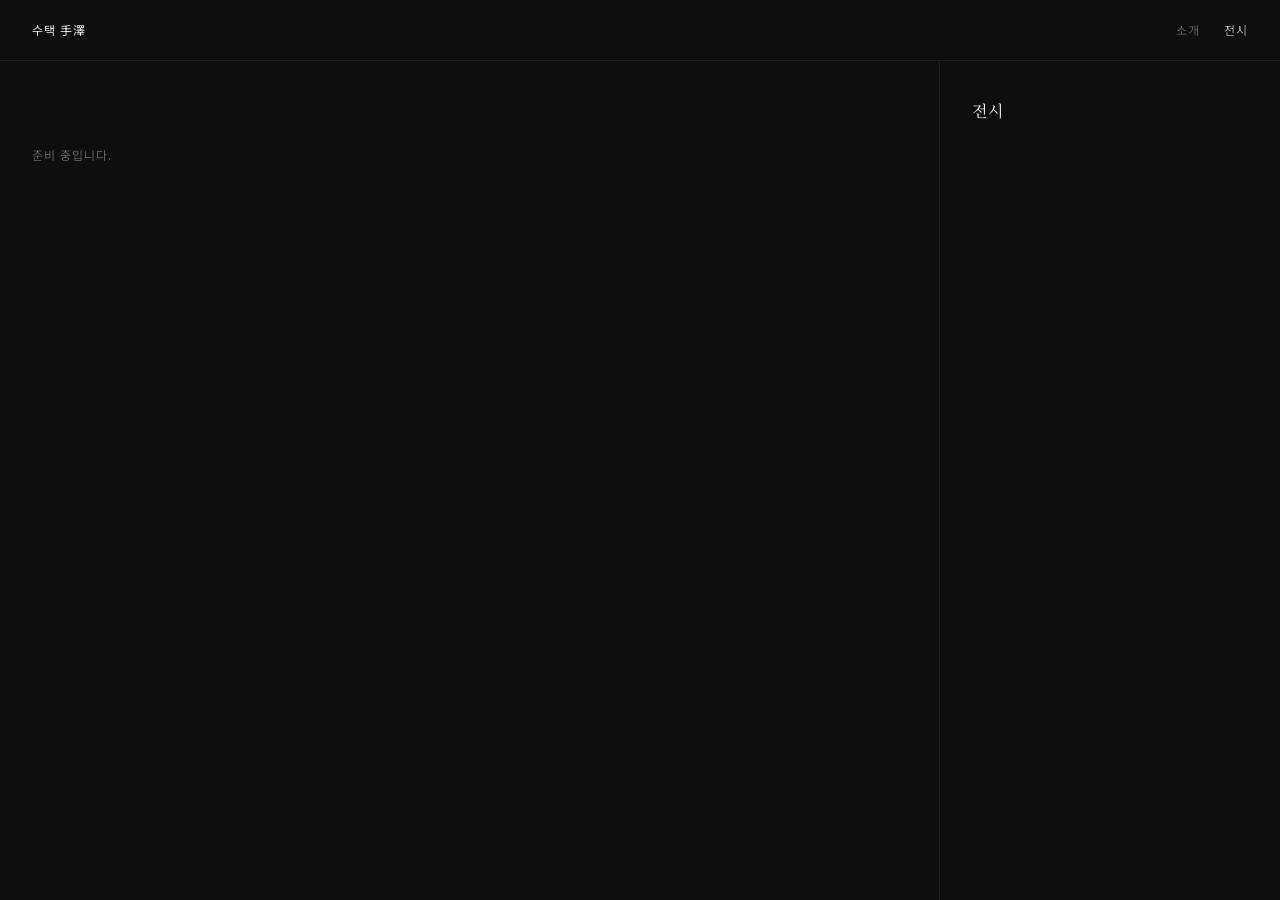
==== exhibition.html @ 69de796d "Add files via upload" ====
<!DOCTYPE html>
<html lang="ko">
<head>
  <meta charset="UTF-8" />
  <meta name="viewport" content="width=device-width, initial-scale=1.0" />
  <title>전시 — 수택 手澤</title>
  <link rel="preconnect" href="https://fonts.googleapis.com" />
  <link rel="preconnect" href="https://fonts.gstatic.com" crossorigin />
  <link href="https://fonts.googleapis.com/css2?family=Noto+Sans+KR:wght@300;400&family=Noto+Serif+KR:wght@300;400&display=swap" rel="stylesheet" />
  <link rel="stylesheet" href="style.css" />
</head>
<body>

  <nav class="site-nav">
    <span class="brand">수택 手澤</span>
    <div class="pages">
      <a href="index.html">소개</a>
      <a href="exhibition.html" class="active">전시</a>
    </div>
  </nav>

  <div class="layout">
    <div class="col-images">
      <div class="empty-state">준비 중입니다.</div>
    </div>
    <div class="col-text">
      <div class="text-title">
        <h1>전시</h1>
      </div>
    </div>
  </div>

</body>
</html>
---- style.css ----
/* ─── reset ─────────────────────────────────────── */
*, *::before, *::after { box-sizing: border-box; margin: 0; padding: 0; }

/* ─── tokens ─────────────────────────────────────── */
:root {
  --bg: #0e0e0e;
  --fg: #f0ede8;
  --fg-dim: #888;
  --font-sans: 'Noto Sans KR', sans-serif;
  --font-serif: 'Noto Serif KR', serif;
}

/* ─── base ───────────────────────────────────────── */
html { font-size: 16px; }

body {
  background: var(--bg);
  color: var(--fg);
  font-family: var(--font-sans);
  font-weight: 300;
  line-height: 1.7;
  min-height: 100vh;
}

a {
  color: inherit;
  text-decoration: none;
}

/* ─── top nav ─────────────────────────────────────── */
.site-nav {
  position: fixed;
  top: 0; left: 0; right: 0;
  z-index: 100;
  display: flex;
  align-items: baseline;
  justify-content: space-between;
  padding: 1.25rem 2rem;
  background: var(--bg);
  border-bottom: 1px solid #1e1e1e;
  font-size: 0.75rem;
  letter-spacing: 0.08em;
}

.site-nav .brand {
  font-weight: 400;
}

.site-nav .pages {
  display: flex;
  gap: 1.5rem;
}

.site-nav a {
  color: var(--fg-dim);
  transition: color 0.2s;
}

.site-nav a:hover,
.site-nav a.active {
  color: var(--fg);
}

/* ─── layout ──────────────────────────────────────── */
.layout {
  display: grid;
  grid-template-columns: 1fr 340px;
  min-height: 100vh;
  padding-top: 49px; /* nav height */
}

/* ─── image column (left) ─────────────────────────── */
.col-images {
  border-right: 1px solid #1e1e1e;
}

.img-block {
  width: 100%;
  aspect-ratio: 4/3;
  background: #181818;
  overflow: hidden;
  border-bottom: 1px solid #1e1e1e;
  display: flex;
  align-items: center;
  justify-content: center;
}

.img-block img {
  width: 100%;
  height: 100%;
  object-fit: cover;
  display: block;
}

/* placeholder when no image */
.img-block.placeholder {
  color: #333;
  font-size: 0.7rem;
  letter-spacing: 0.1em;
}

/* ─── text column (right, sticky) ────────────────── */
.col-text {
  position: sticky;
  top: 49px;
  height: calc(100vh - 49px);
  overflow-y: auto;
  padding: 3rem 2rem;
  display: flex;
  flex-direction: column;
  gap: 2.5rem;
}

/* title block */
.text-title h1 {
  font-family: var(--font-serif);
  font-size: 1rem;
  font-weight: 400;
  letter-spacing: 0.04em;
  margin-bottom: 0.25rem;
}

.text-title .hanja {
  font-size: 0.75rem;
  color: var(--fg-dim);
  letter-spacing: 0.1em;
}

/* body text */
.text-body {
  font-size: 0.8rem;
  line-height: 1.9;
  color: #c8c4be;
}

.text-body p + p {
  margin-top: 1.25rem;
}

/* volumes */
.text-volumes {
  display: flex;
  flex-direction: column;
  gap: 1.25rem;
}

.vol-item {
  display: grid;
  grid-template-columns: 1.5rem 1fr;
  gap: 0.75rem;
  font-size: 0.75rem;
  line-height: 1.8;
  color: #c8c4be;
}

.vol-num {
  color: var(--fg-dim);
  font-family: var(--font-serif);
  padding-top: 0.05rem;
}

/* closing line */
.text-closing {
  font-family: var(--font-serif);
  font-size: 0.8rem;
  color: var(--fg-dim);
  line-height: 1.8;
  padding-top: 1rem;
  border-top: 1px solid #1e1e1e;
}

/* ─── exhibition placeholder ─────────────────────── */
.empty-state {
  padding: 6rem 2rem;
  color: var(--fg-dim);
  font-size: 0.75rem;
  letter-spacing: 0.08em;
}

/* ─── responsive ──────────────────────────────────── */
@media (max-width: 768px) {
  .layout {
    grid-template-columns: 1fr;
  }

  .col-text {
    position: static;
    height: auto;
    padding: 2rem 1.5rem 3rem;
    border-top: 1px solid #1e1e1e;
  }

  .site-nav {
    padding: 1rem 1.5rem;
  }
}
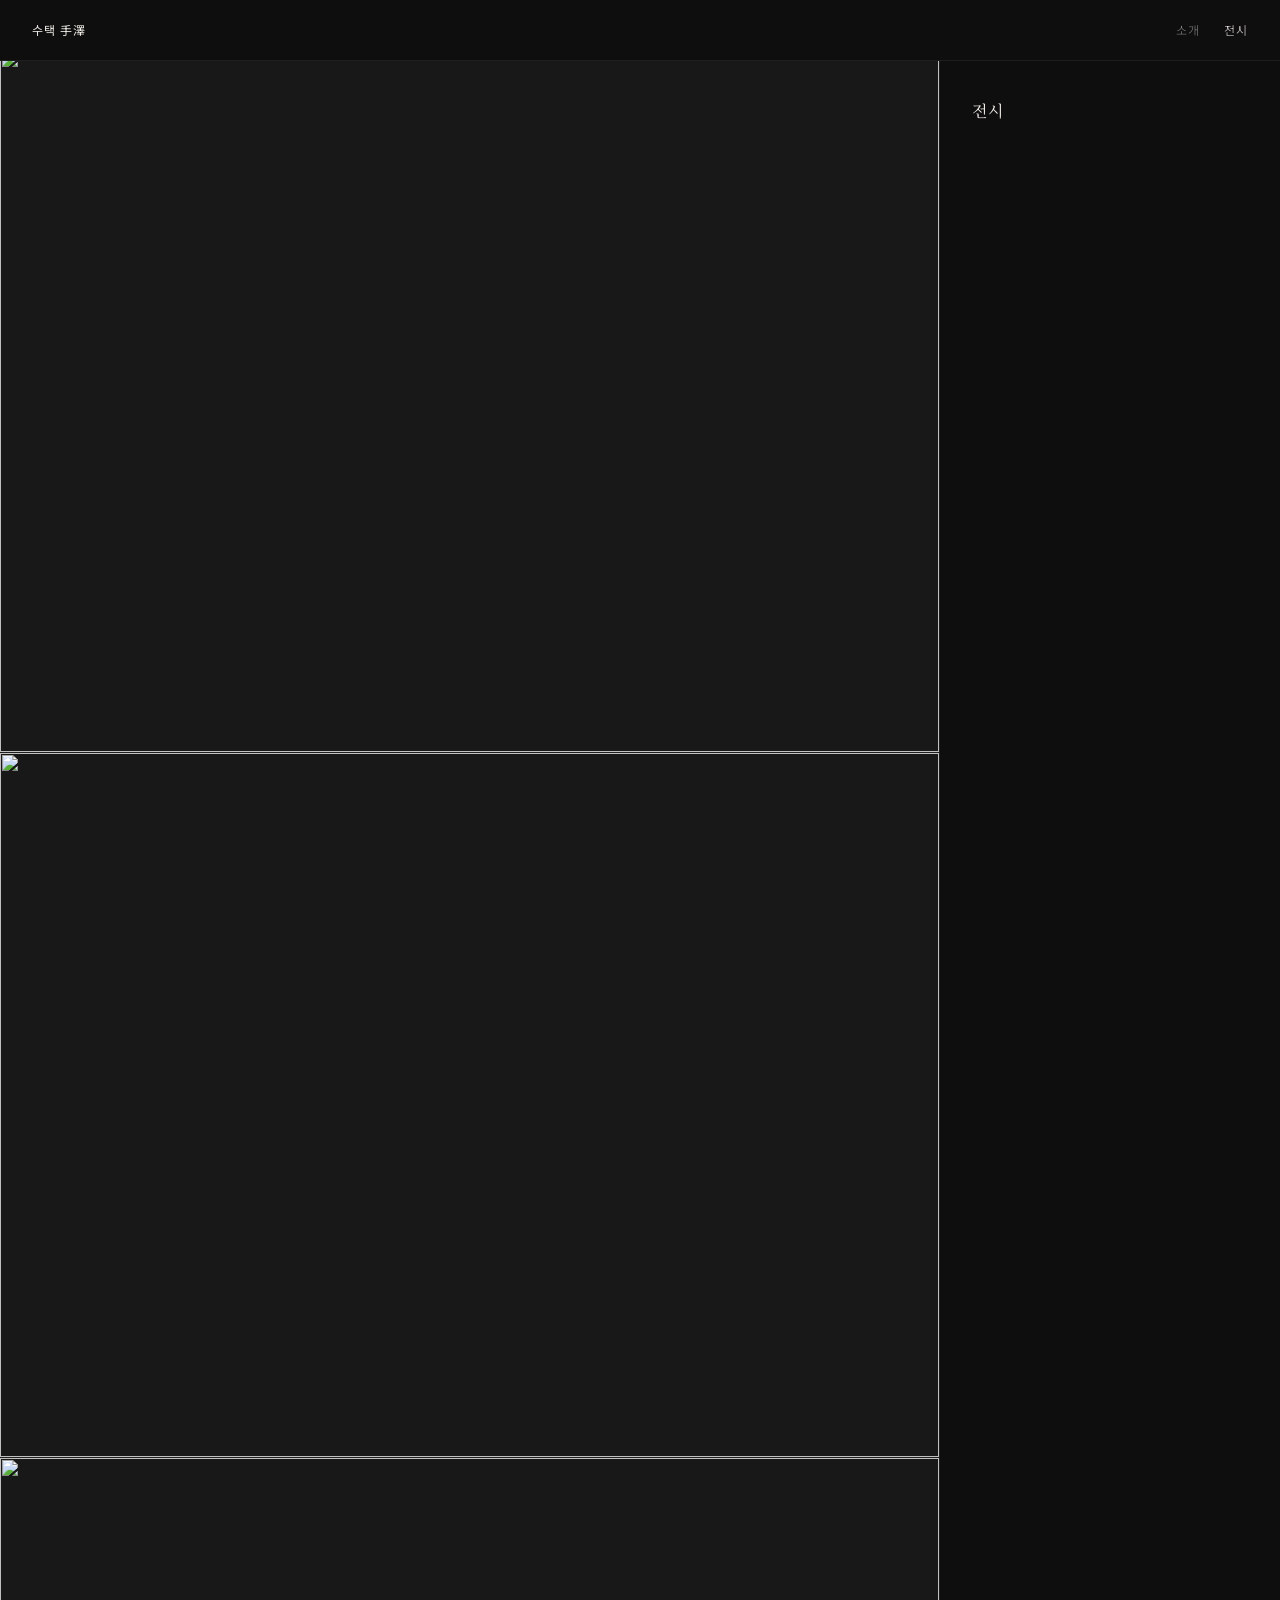
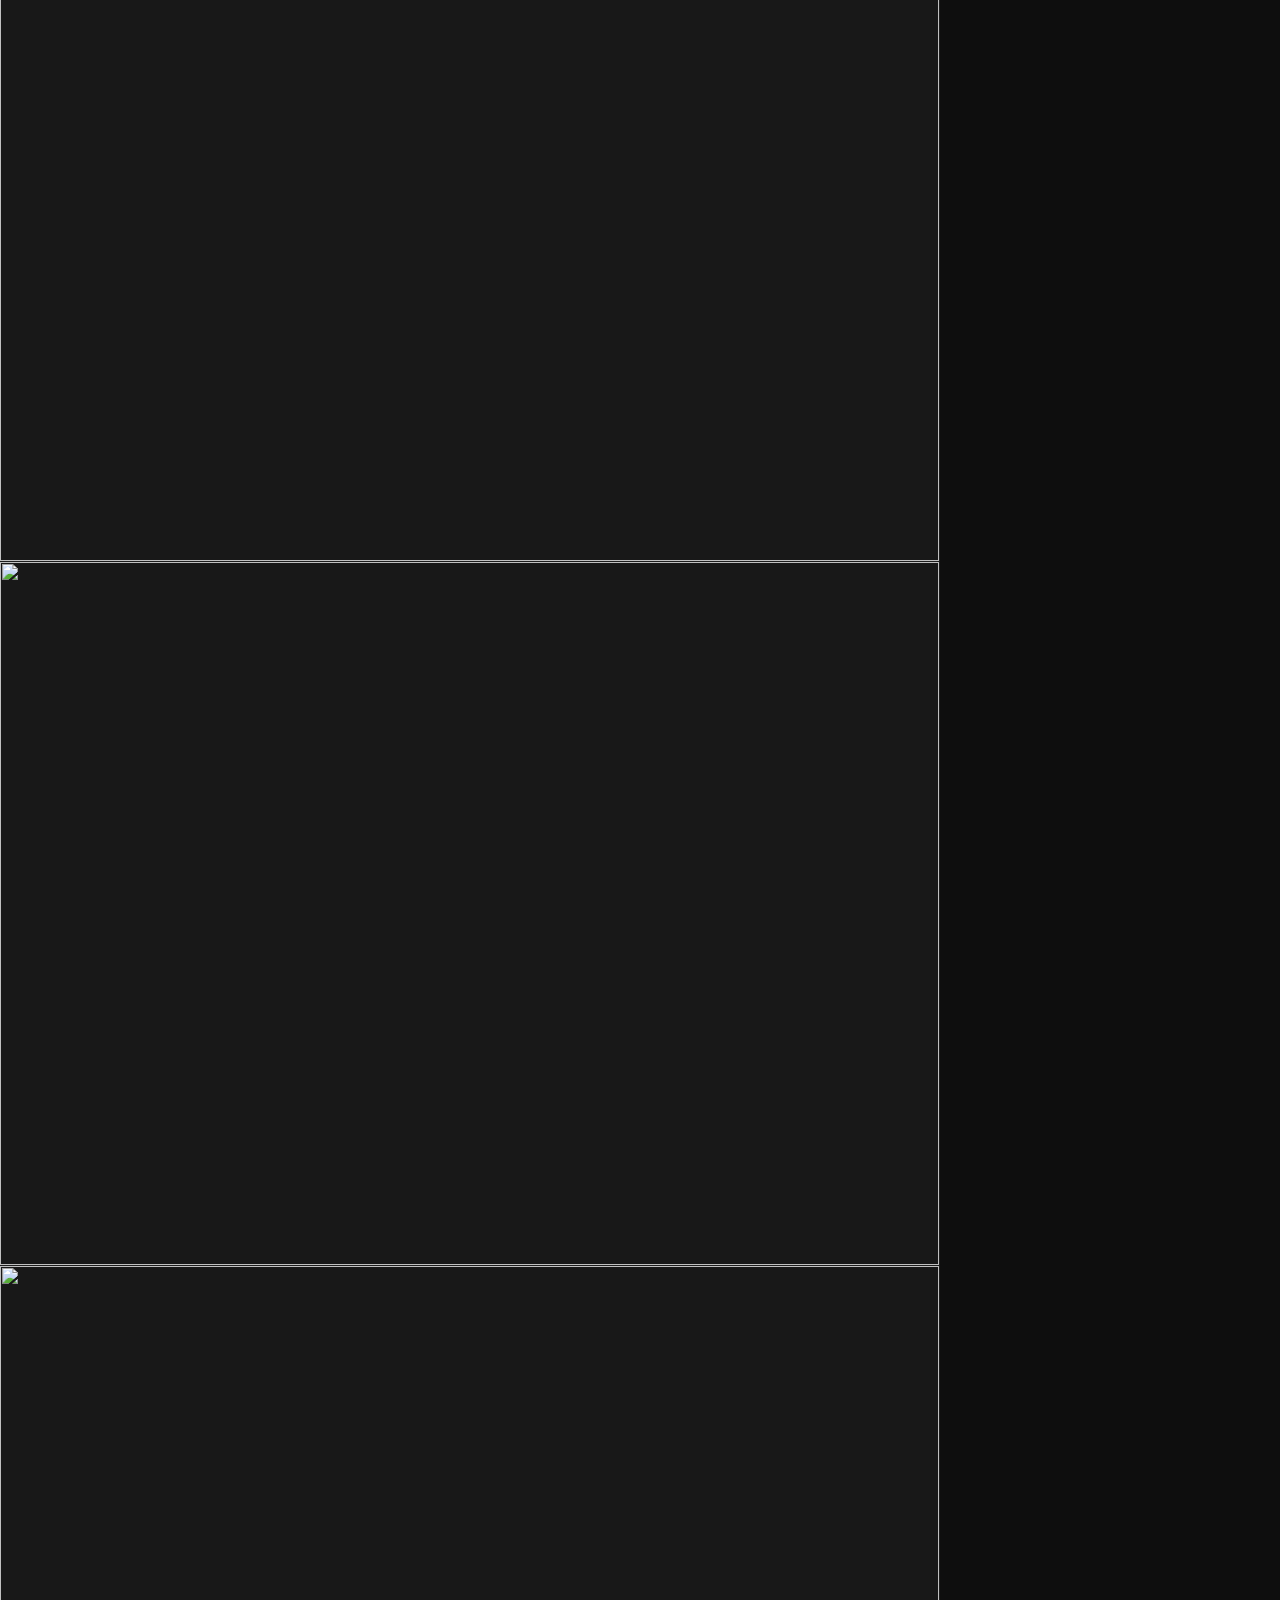
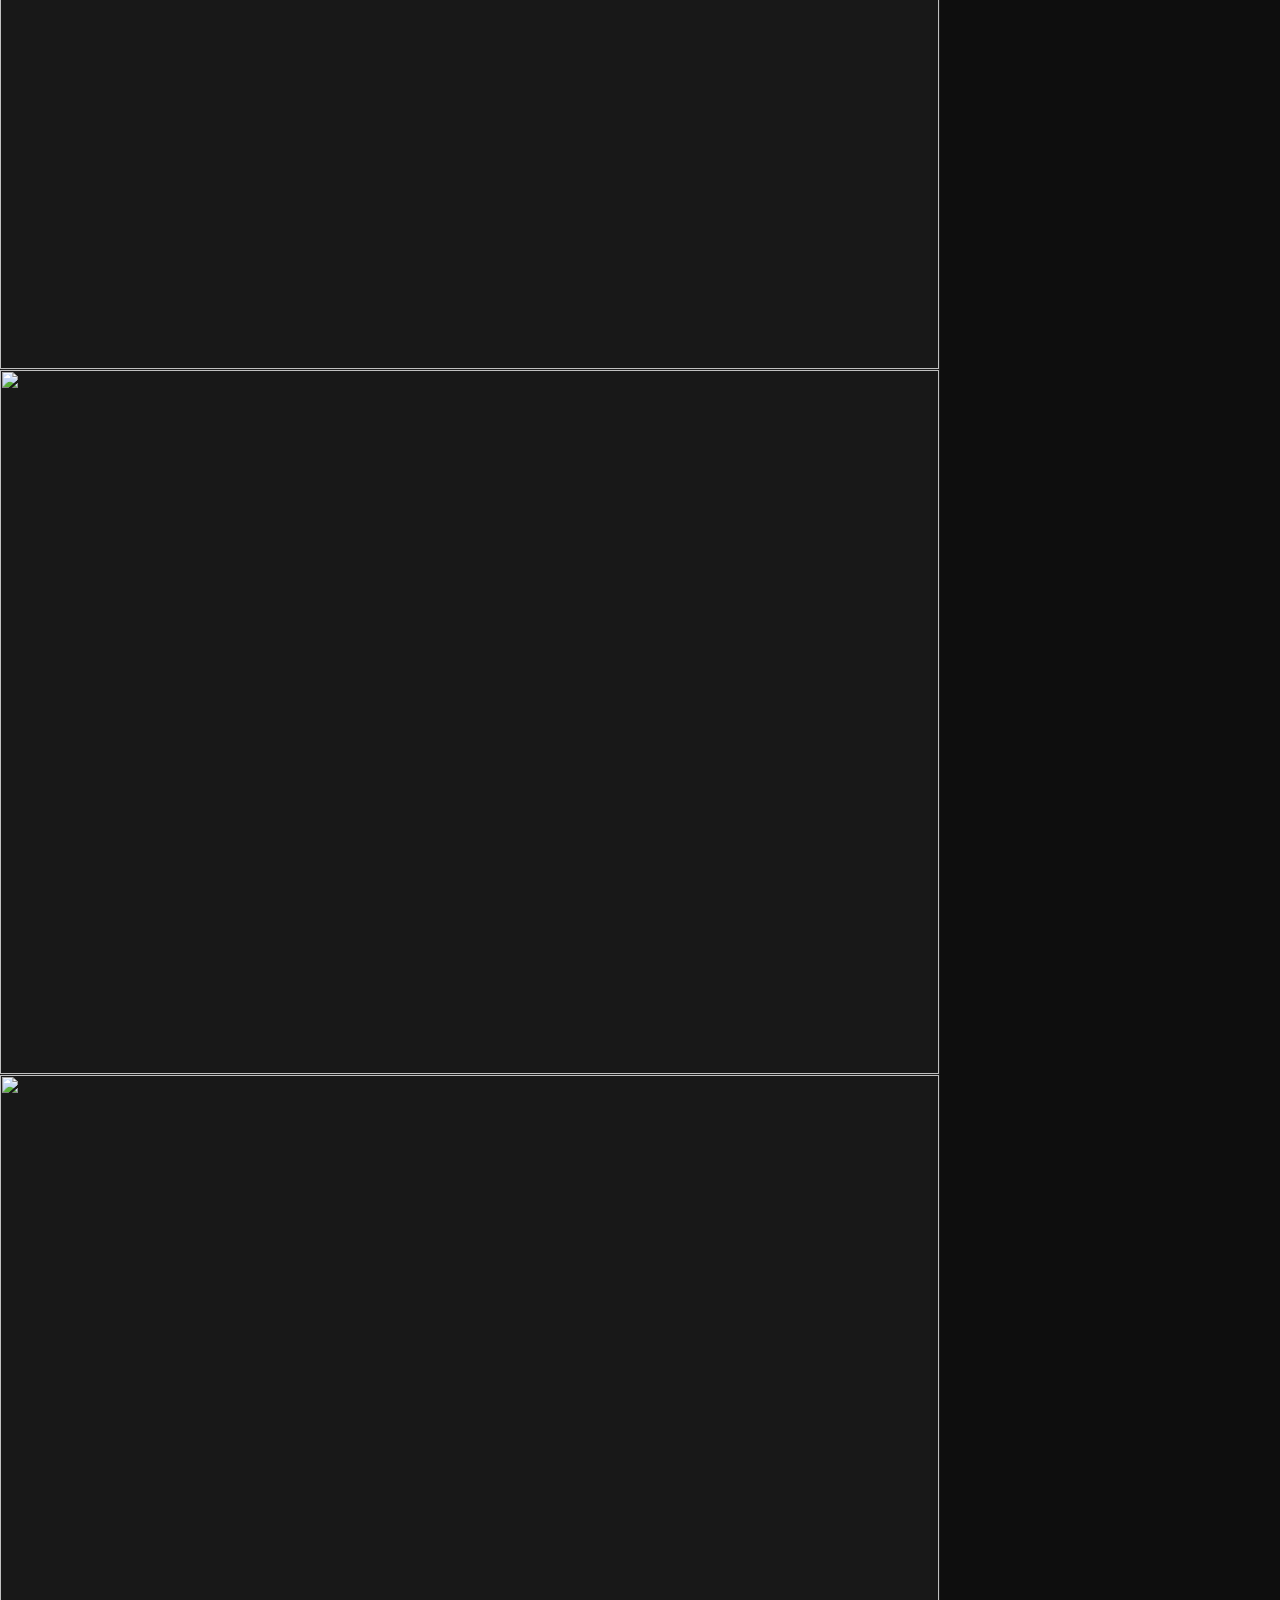
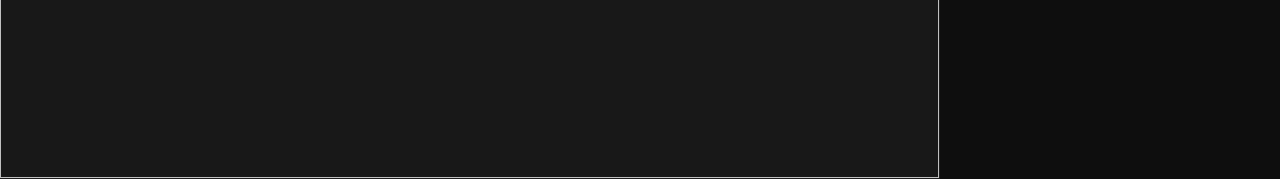
==== commit 17fc2aef: "Update exhibition.html" ====
--- a/exhibition.html
+++ b/exhibition.html
@@ -21,7 +21,13 @@
 
   <div class="layout">
     <div class="col-images">
-      <div class="empty-state">준비 중입니다.</div>
+     <div class="img-block"><img src="images/e1.jpg" alt="" /></div>
+<div class="img-block"><img src="images/e2.jpg" alt="" /></div>
+<div class="img-block"><img src="images/e3.jpg" alt="" /></div>
+<div class="img-block"><img src="images/e4.jpg" alt="" /></div>
+<div class="img-block"><img src="images/e5.jpg" alt="" /></div>
+<div class="img-block"><img src="images/e6.jpg" alt="" /></div>
+<div class="img-block"><img src="images/e7.jpg" alt="" /></div>
     </div>
     <div class="col-text">
       <div class="text-title">
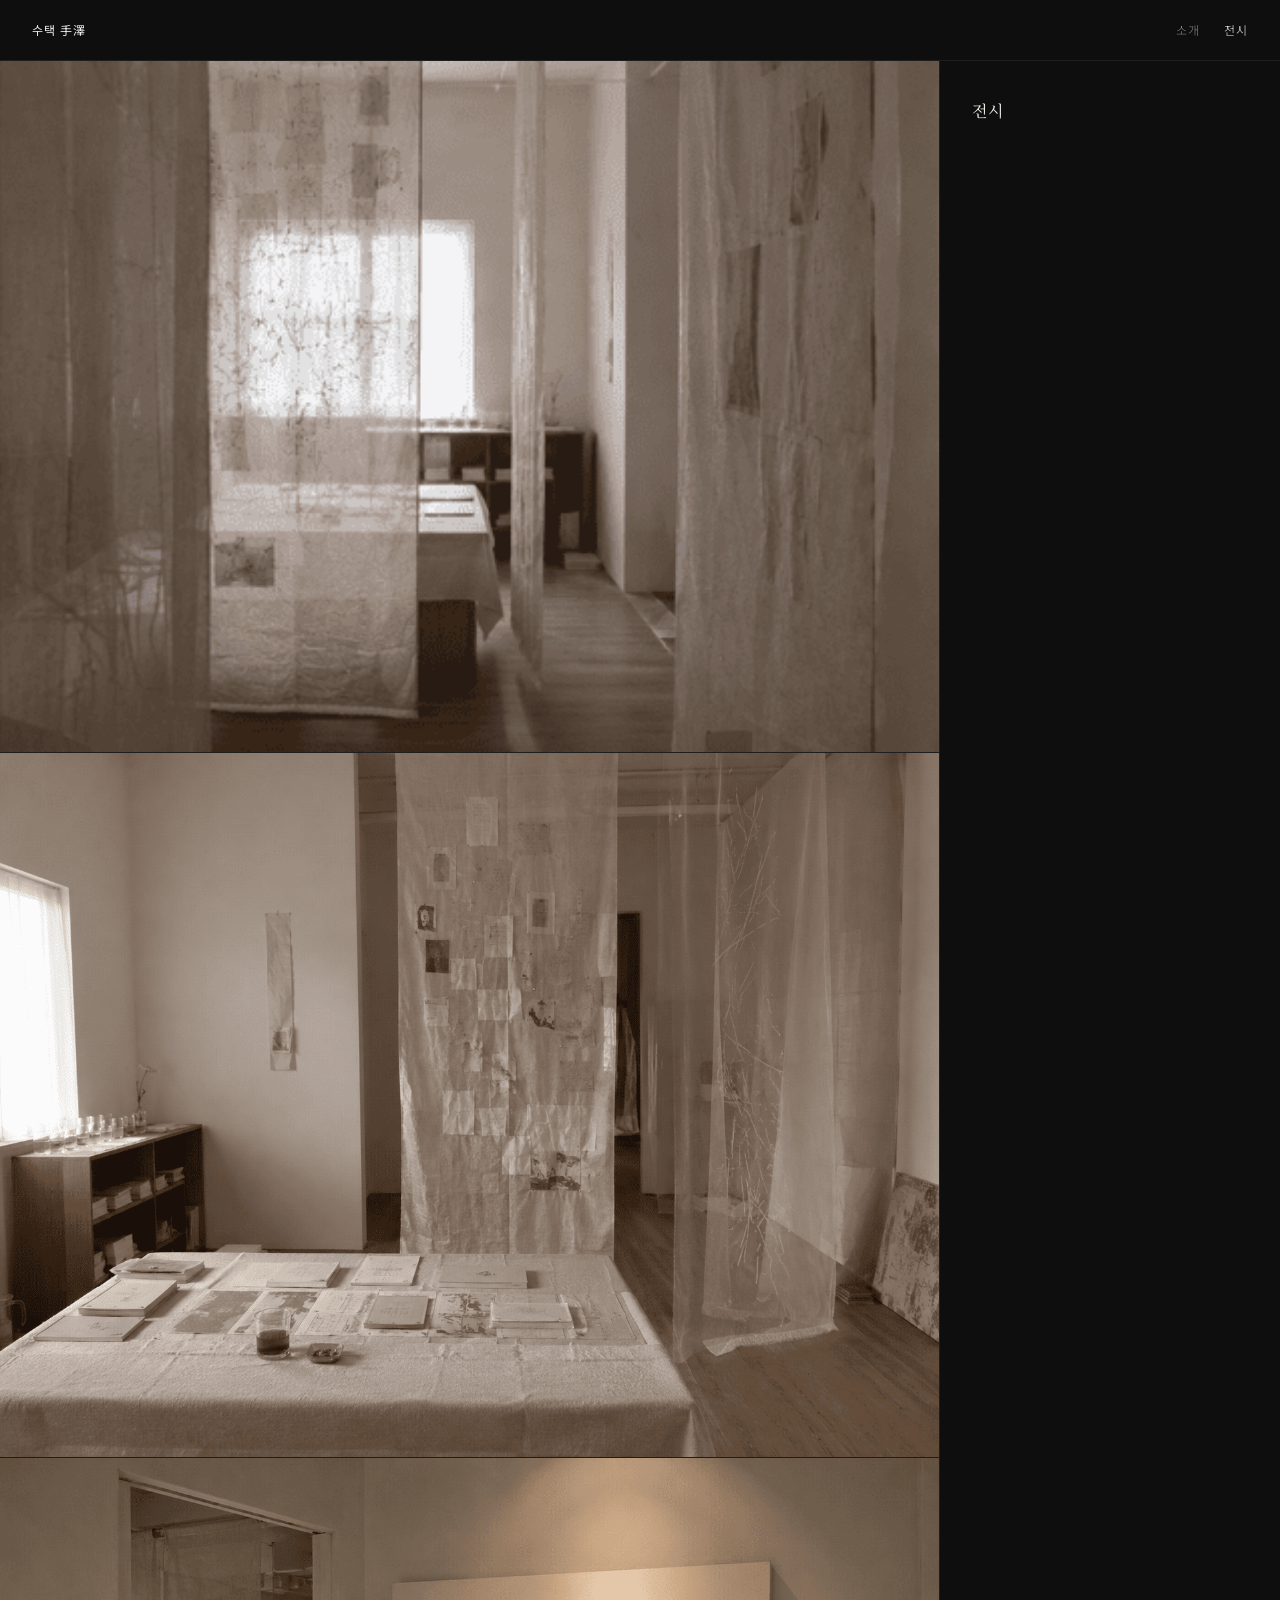
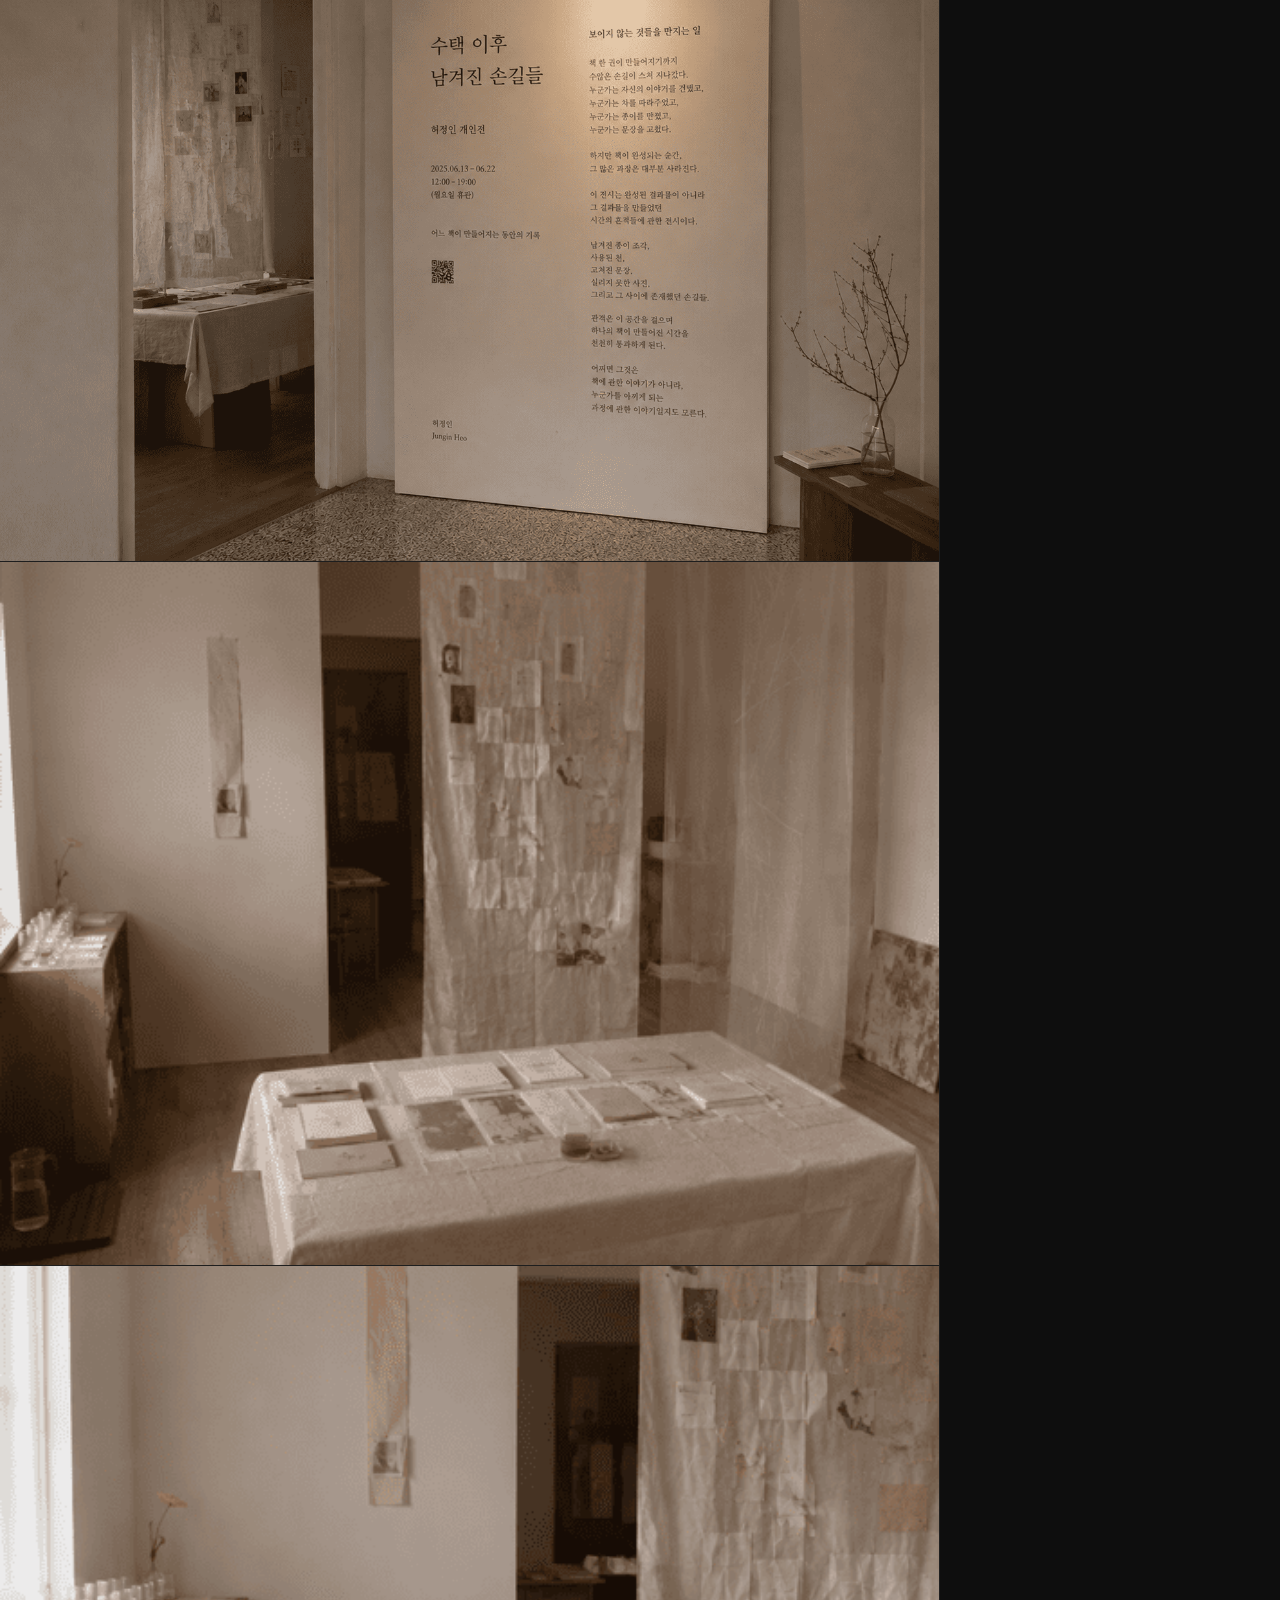
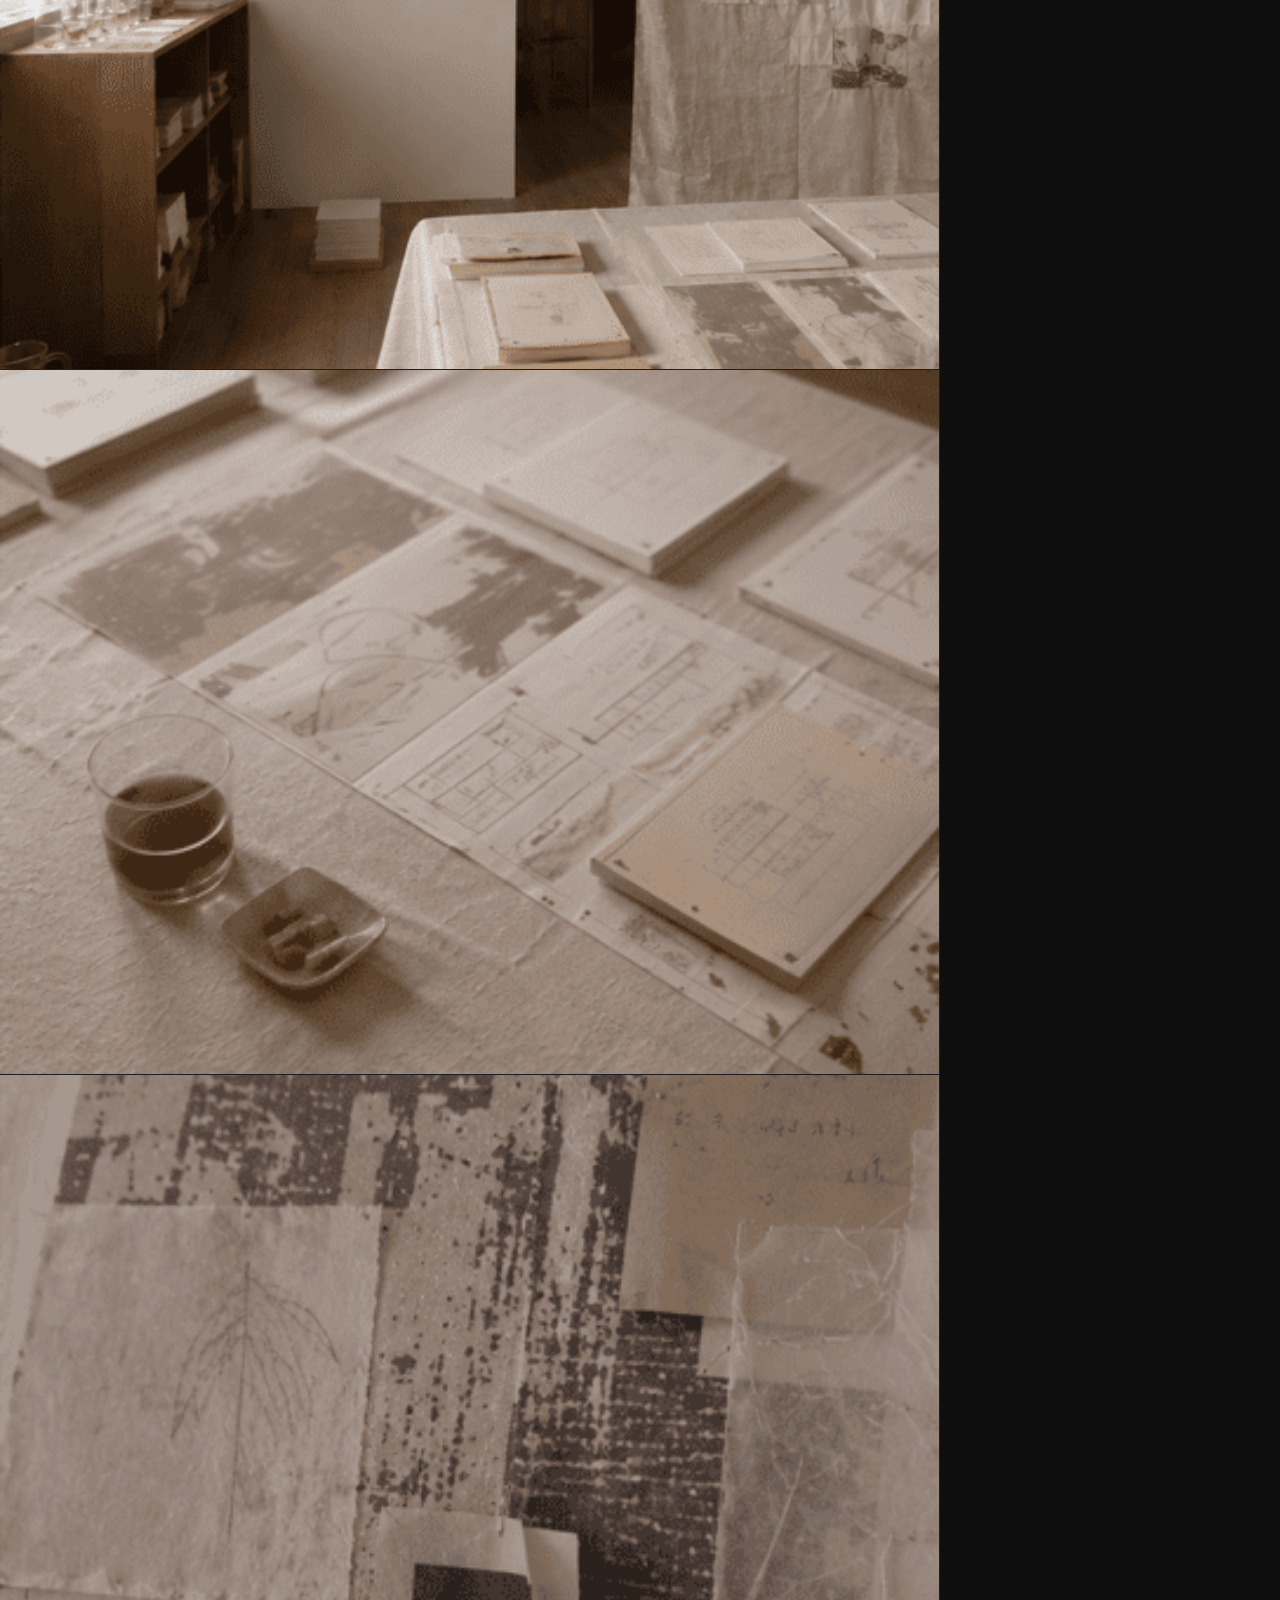
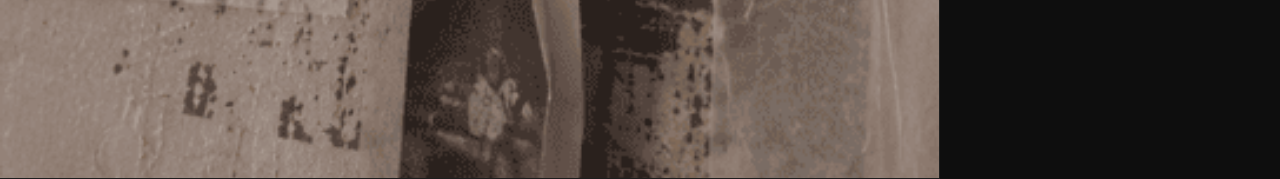
==== commit 32862f4e: "Update exhibition.html" ====
--- a/exhibition.html
+++ b/exhibition.html
@@ -21,13 +21,13 @@
 
   <div class="layout">
     <div class="col-images">
-     <div class="img-block"><img src="images/e1.jpg" alt="" /></div>
-<div class="img-block"><img src="images/e2.jpg" alt="" /></div>
-<div class="img-block"><img src="images/e3.jpg" alt="" /></div>
-<div class="img-block"><img src="images/e4.jpg" alt="" /></div>
-<div class="img-block"><img src="images/e5.jpg" alt="" /></div>
-<div class="img-block"><img src="images/e6.jpg" alt="" /></div>
-<div class="img-block"><img src="images/e7.jpg" alt="" /></div>
+    <div class="img-block"><img src="images/e1.jpg.png" alt="" /></div>
+<div class="img-block"><img src="images/e2.jpg.png" alt="" /></div>
+<div class="img-block"><img src="images/e3.jpg.png" alt="" /></div>
+<div class="img-block"><img src="images/e4.jpg.png" alt="" /></div>
+<div class="img-block"><img src="images/e5.jpg.png" alt="" /></div>
+<div class="img-block"><img src="images/e6.jpg.png" alt="" /></div>
+<div class="img-block"><img src="images/e7.jpg.png" alt="" /></div>
     </div>
     <div class="col-text">
       <div class="text-title">
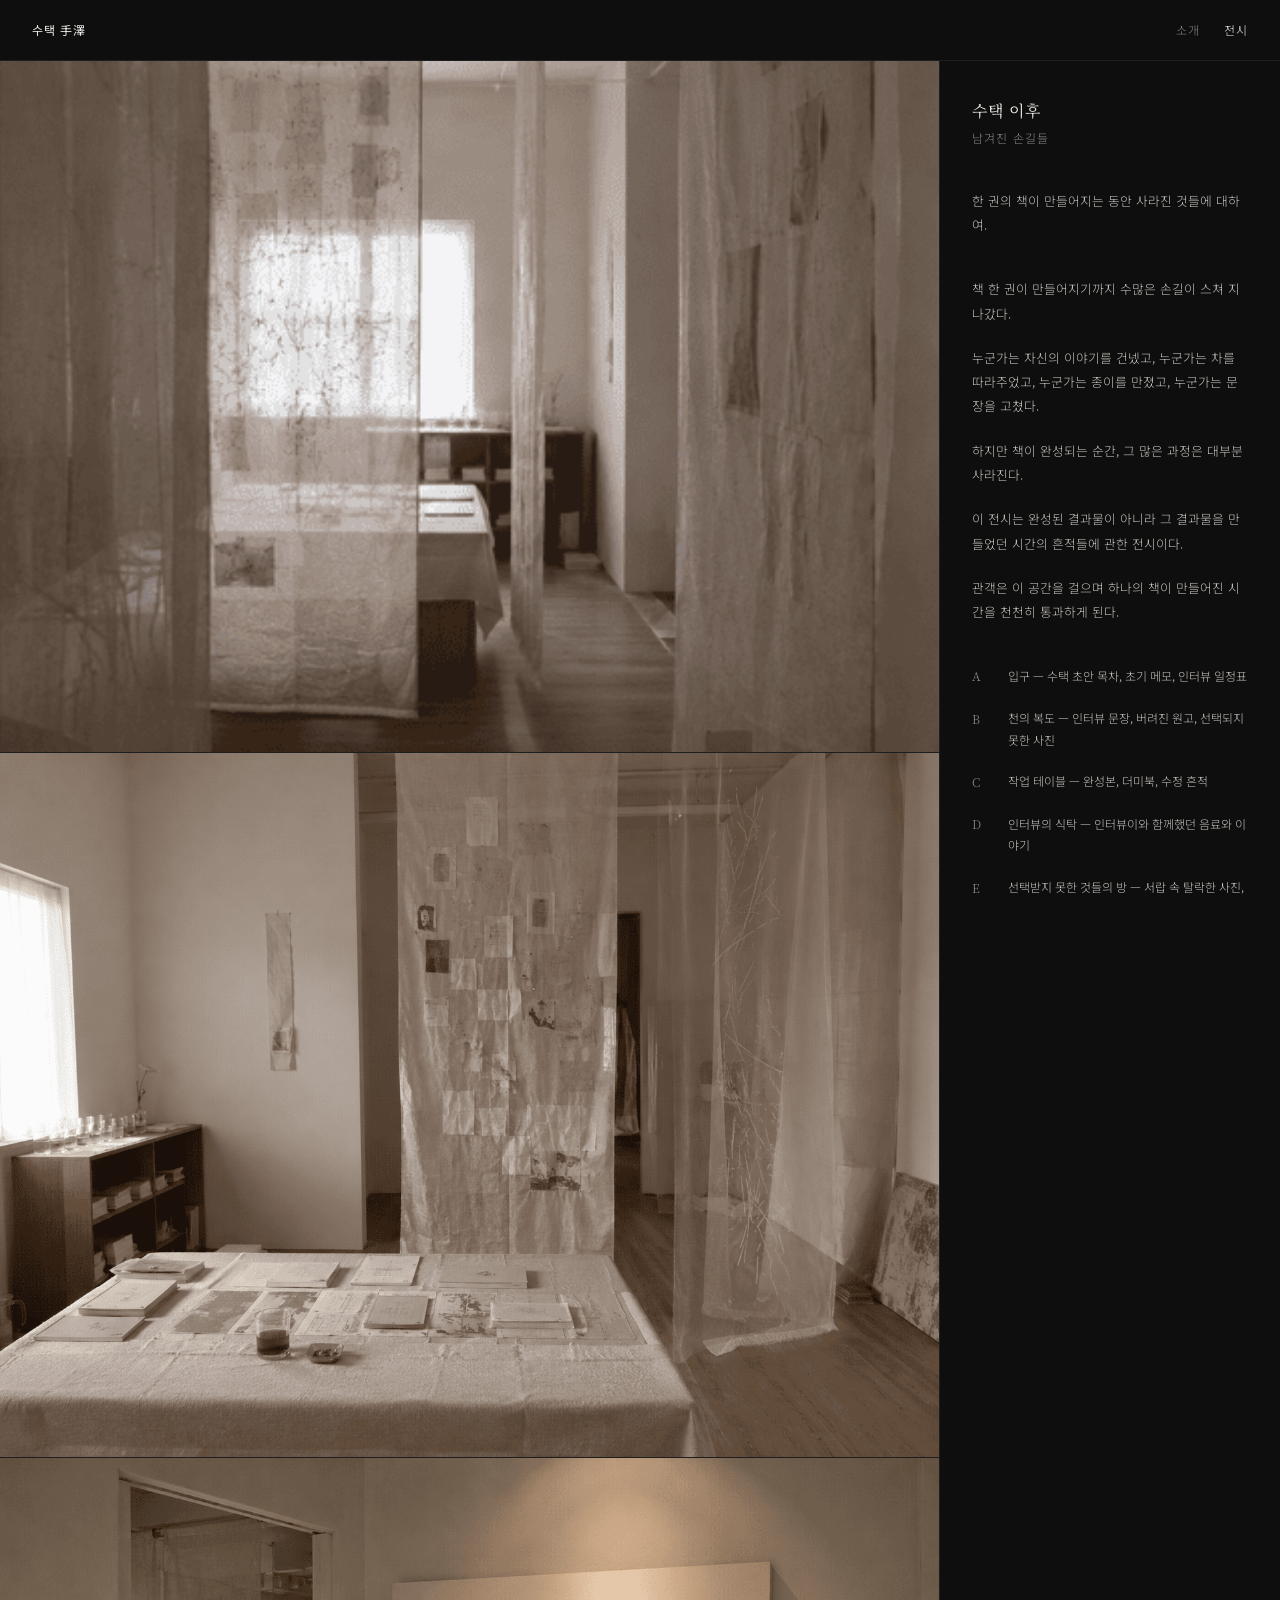
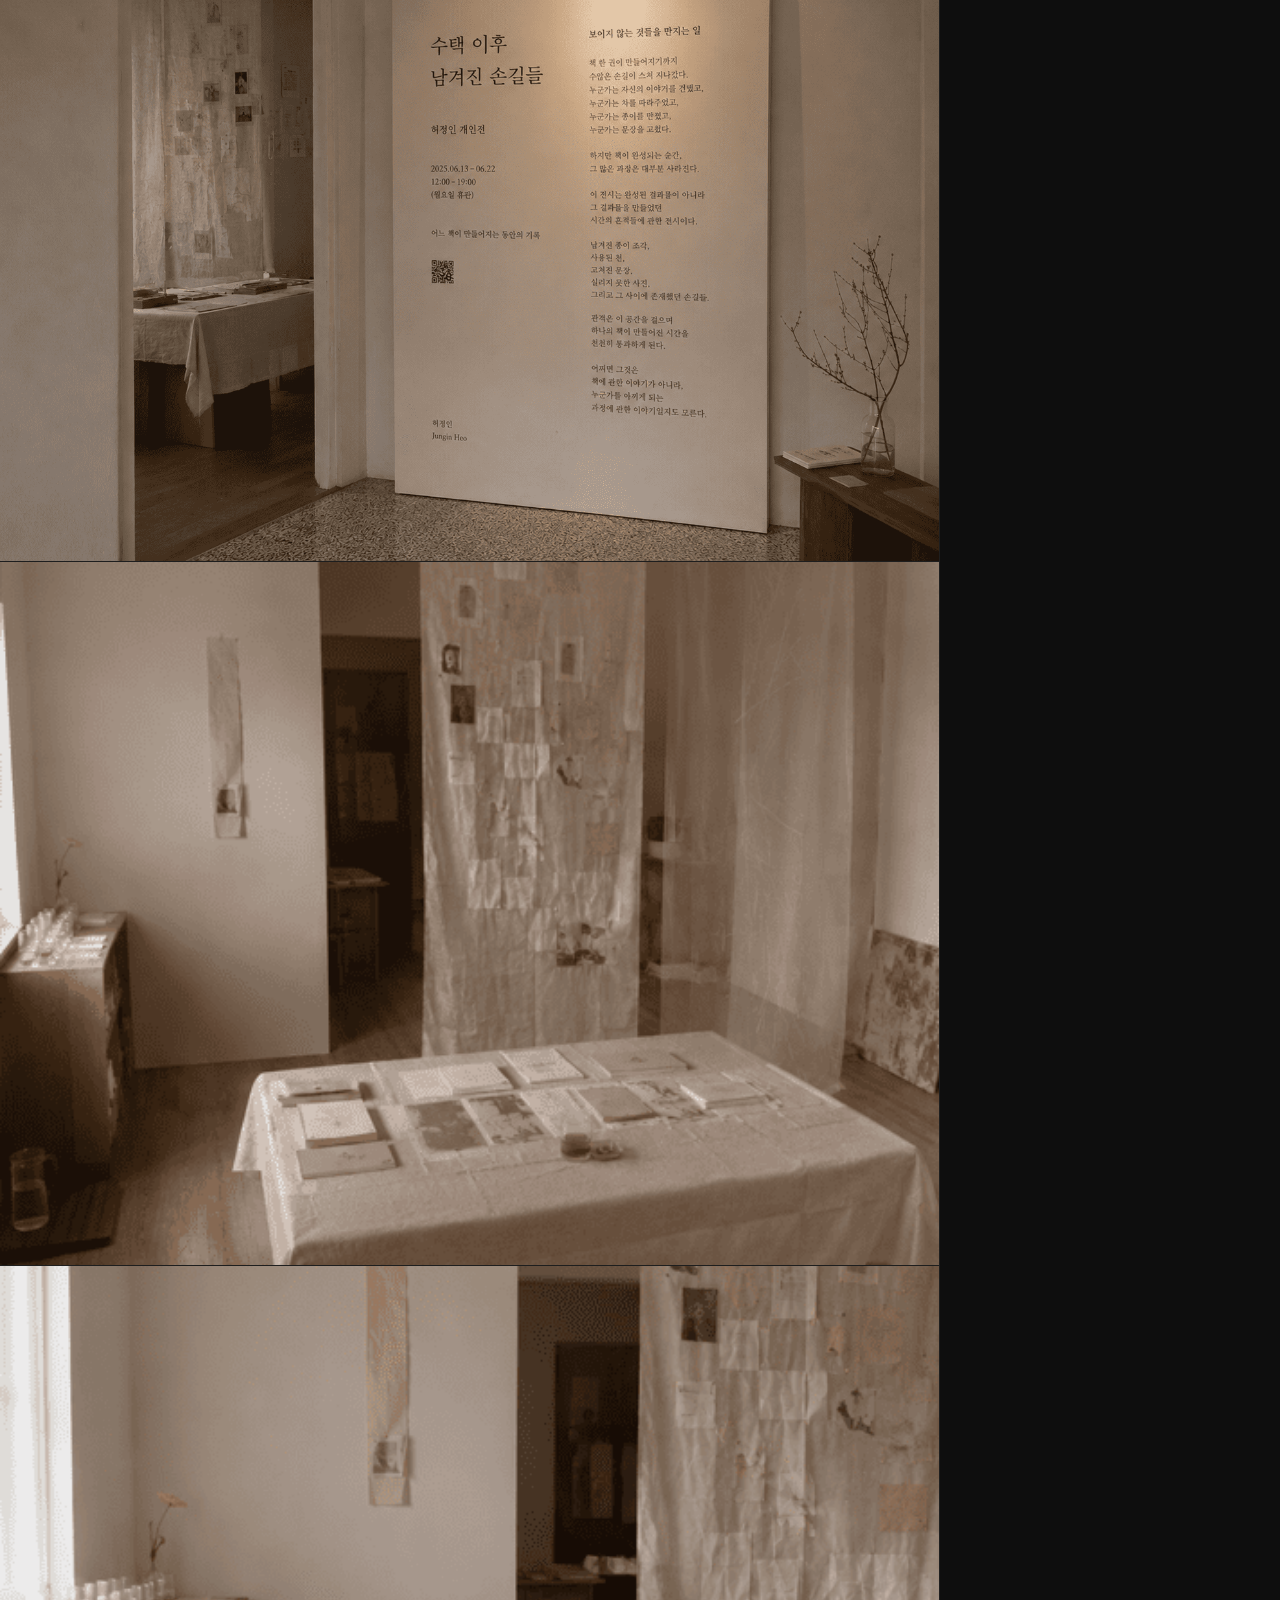
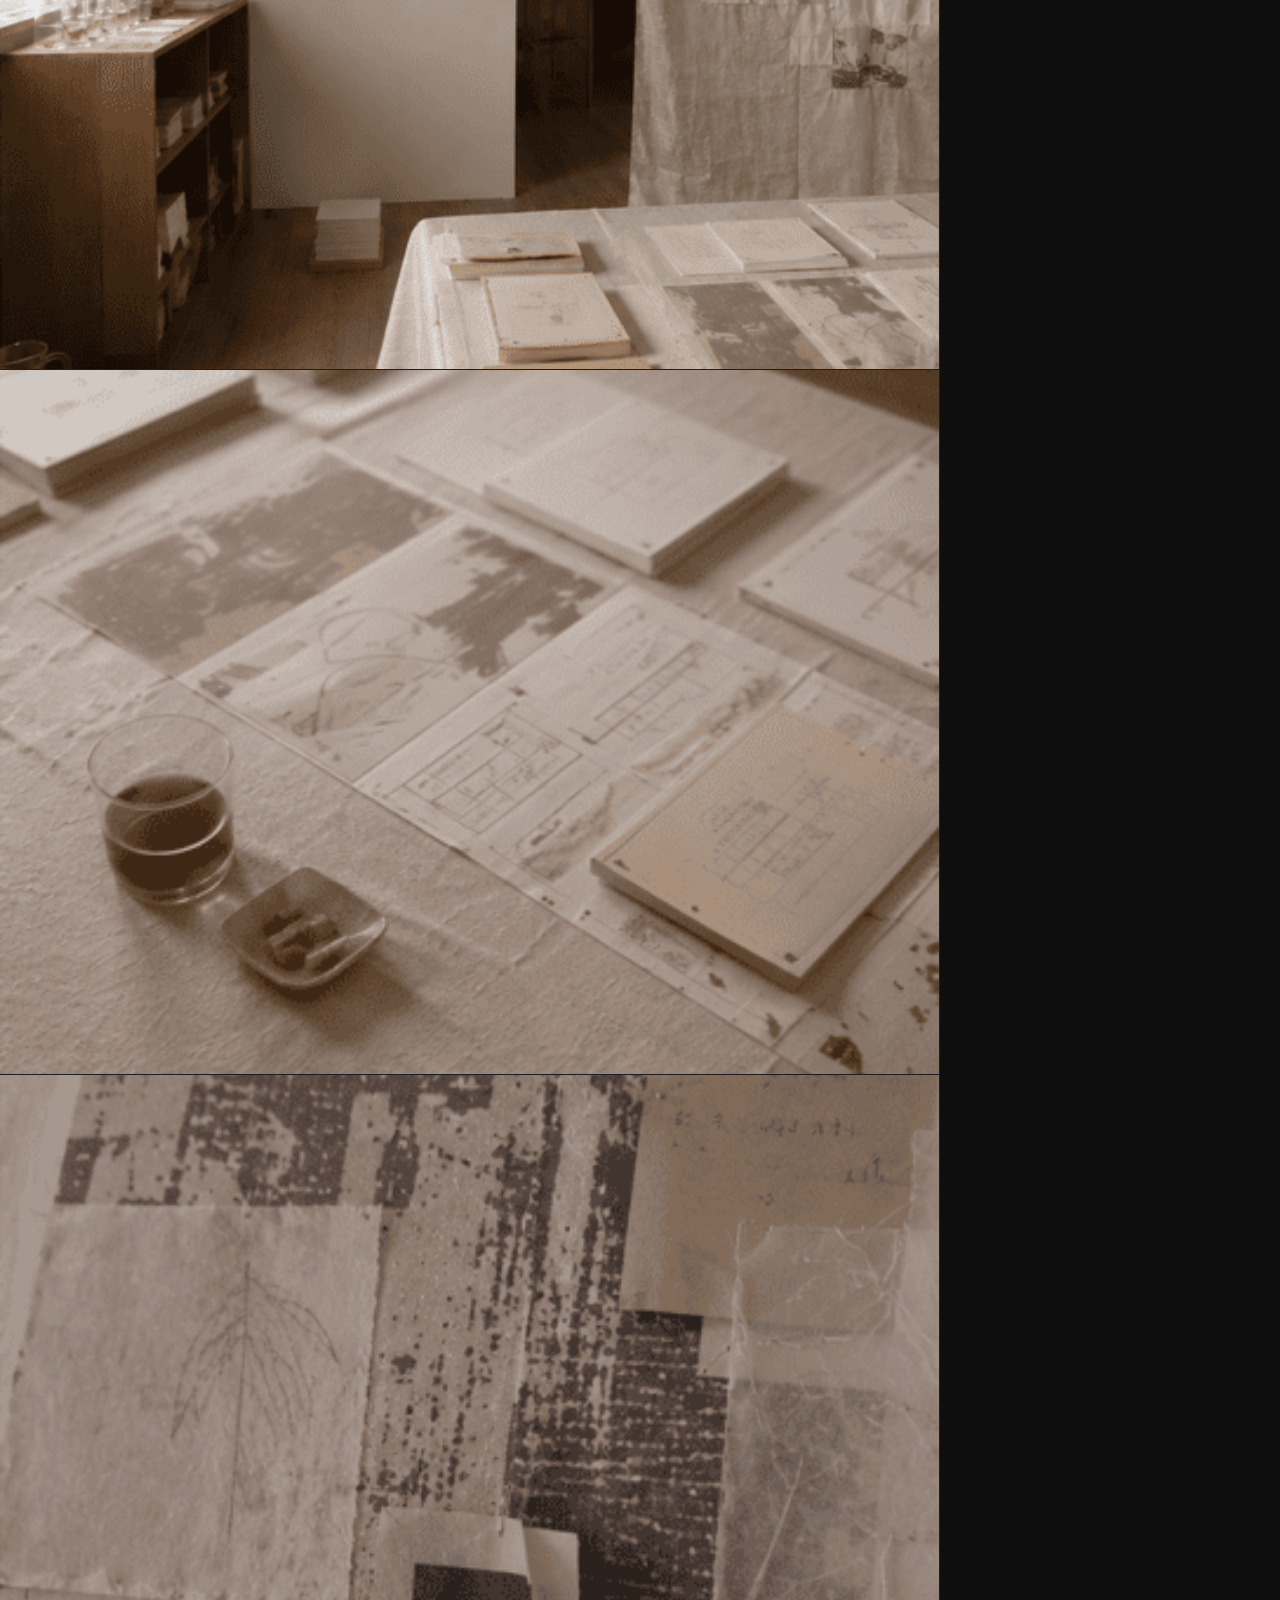
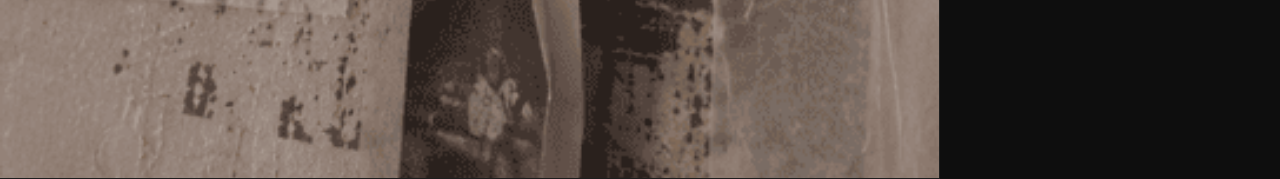
==== commit bfd595ee: "Update exhibition.html" ====
--- a/exhibition.html
+++ b/exhibition.html
@@ -20,19 +20,66 @@
   </nav>
 
   <div class="layout">
+
+    <!-- 좌: 이미지 스크롤 -->
     <div class="col-images">
-    <div class="img-block"><img src="images/e1.jpg.png" alt="" /></div>
-<div class="img-block"><img src="images/e2.jpg.png" alt="" /></div>
-<div class="img-block"><img src="images/e3.jpg.png" alt="" /></div>
-<div class="img-block"><img src="images/e4.jpg.png" alt="" /></div>
-<div class="img-block"><img src="images/e5.jpg.png" alt="" /></div>
-<div class="img-block"><img src="images/e6.jpg.png" alt="" /></div>
-<div class="img-block"><img src="images/e7.jpg.png" alt="" /></div>
+      <div class="img-block"><img src="images/e1.jpg.png" alt="" /></div>
+      <div class="img-block"><img src="images/e2.jpg.png" alt="" /></div>
+      <div class="img-block"><img src="images/e3.jpg.png" alt="" /></div>
+      <div class="img-block"><img src="images/e4.jpg.png" alt="" /></div>
+      <div class="img-block"><img src="images/e5.jpg.png" alt="" /></div>
+      <div class="img-block"><img src="images/e6.jpg.png" alt="" /></div>
+      <div class="img-block"><img src="images/e7.jpg.png" alt="" /></div>
     </div>
+
+    <!-- 우: 텍스트 고정, 내부 스크롤 -->
     <div class="col-text">
+
       <div class="text-title">
-        <h1>전시</h1>
+        <h1>수택 이후</h1>
+        <div class="hanja">남겨진 손길들</div>
       </div>
+
+      <div class="text-body">
+        <p>한 권의 책이 만들어지는 동안 사라진 것들에 대하여.</p>
+      </div>
+
+      <div class="text-body">
+        <p>책 한 권이 만들어지기까지 수많은 손길이 스쳐 지나갔다.</p>
+        <p>누군가는 자신의 이야기를 건넸고, 누군가는 차를 따라주었고, 누군가는 종이를 만졌고, 누군가는 문장을 고쳤다.</p>
+        <p>하지만 책이 완성되는 순간, 그 많은 과정은 대부분 사라진다.</p>
+        <p>이 전시는 완성된 결과물이 아니라 그 결과물을 만들었던 시간의 흔적들에 관한 전시이다.</p>
+        <p>관객은 이 공간을 걸으며 하나의 책이 만들어진 시간을 천천히 통과하게 된다.</p>
+      </div>
+
+      <div class="text-volumes">
+        <div class="vol-item">
+          <span class="vol-num">A</span>
+          <span>입구 — 수택 초안 목차, 초기 메모, 인터뷰 일정표</span>
+        </div>
+        <div class="vol-item">
+          <span class="vol-num">B</span>
+          <span>천의 복도 — 인터뷰 문장, 버려진 원고, 선택되지 못한 사진</span>
+        </div>
+        <div class="vol-item">
+          <span class="vol-num">C</span>
+          <span>작업 테이블 — 완성본, 더미북, 수정 흔적</span>
+        </div>
+        <div class="vol-item">
+          <span class="vol-num">D</span>
+          <span>인터뷰의 식탁 — 인터뷰이와 함께했던 음료와 이야기</span>
+        </div>
+        <div class="vol-item">
+          <span class="vol-num">E</span>
+          <span>선택받지 못한 것들의 방 — 서랍 속 탈락한 사진, 삭제된 문장</span>
+        </div>
+      </div>
+
+      <div class="text-closing">
+        아카이브 설치 전시 + 감각 경험 전시<br>
+      
+      </div>
+
     </div>
   </div>
 
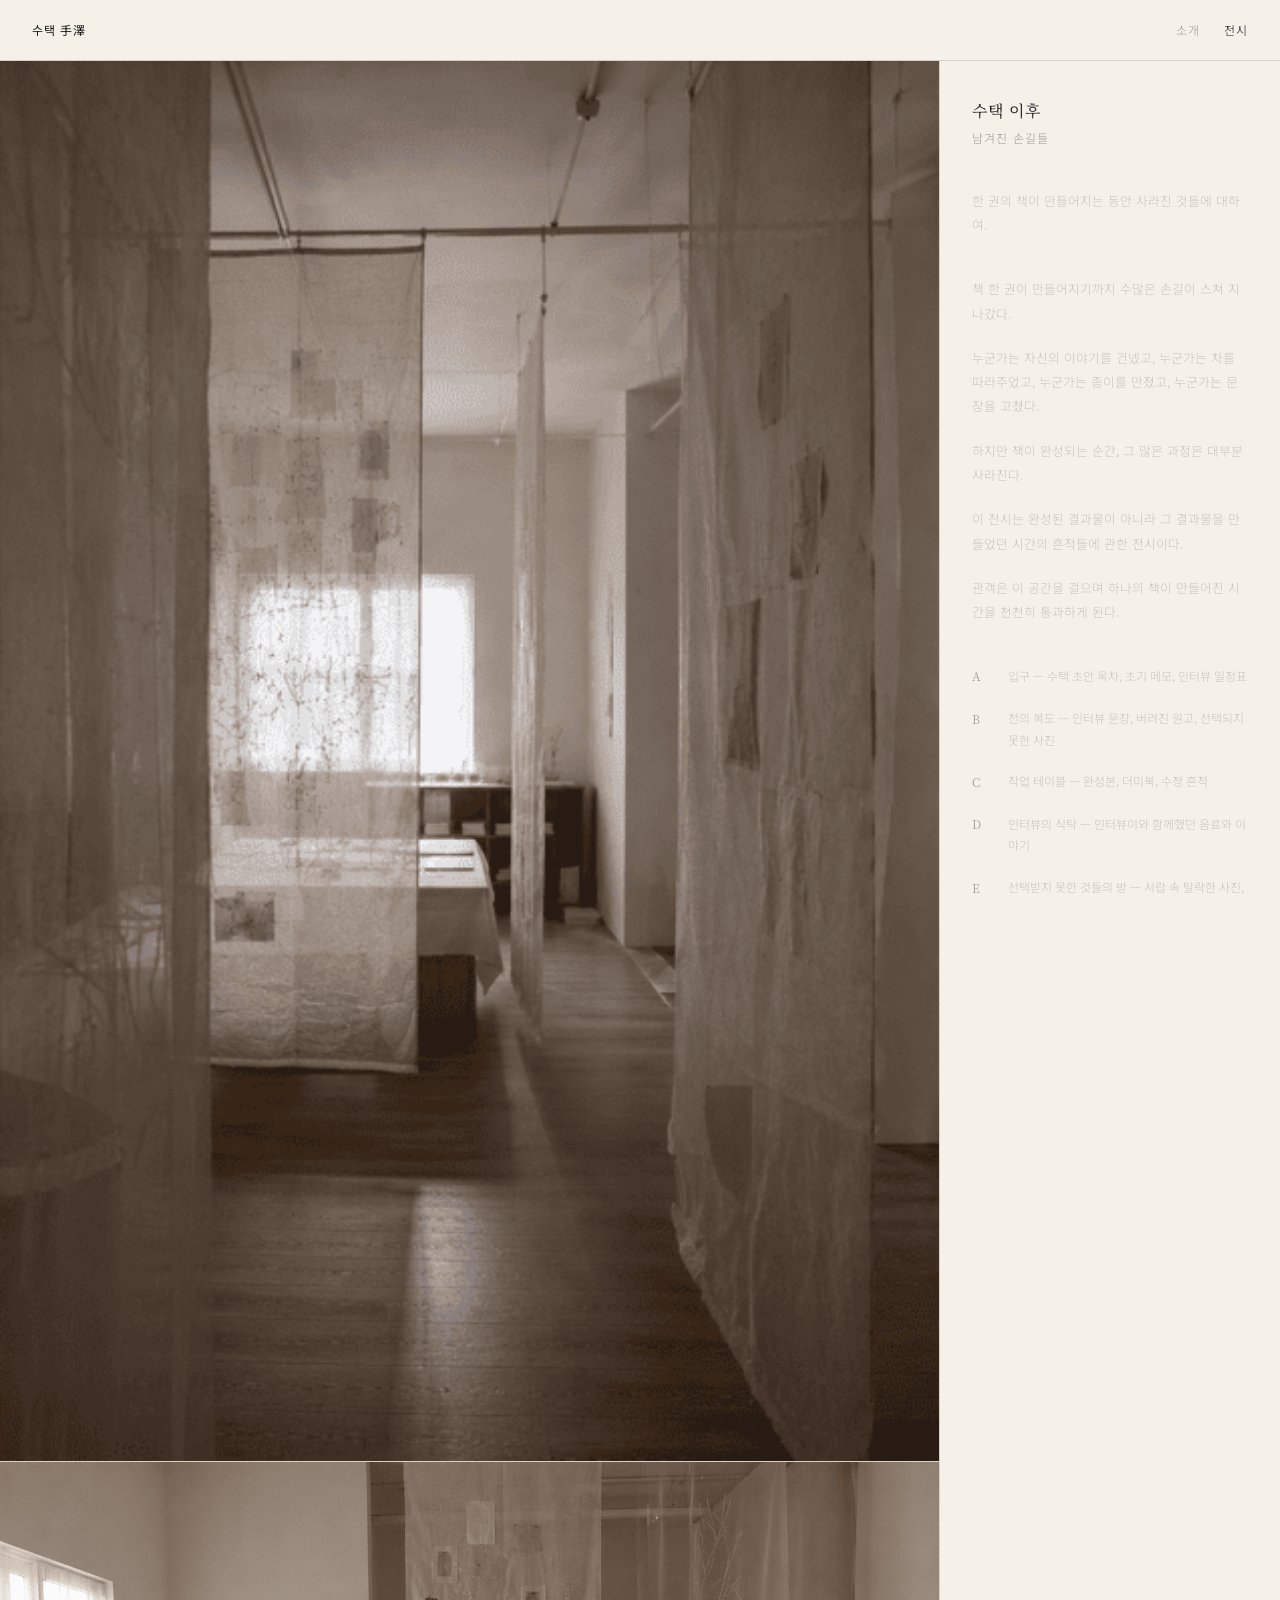
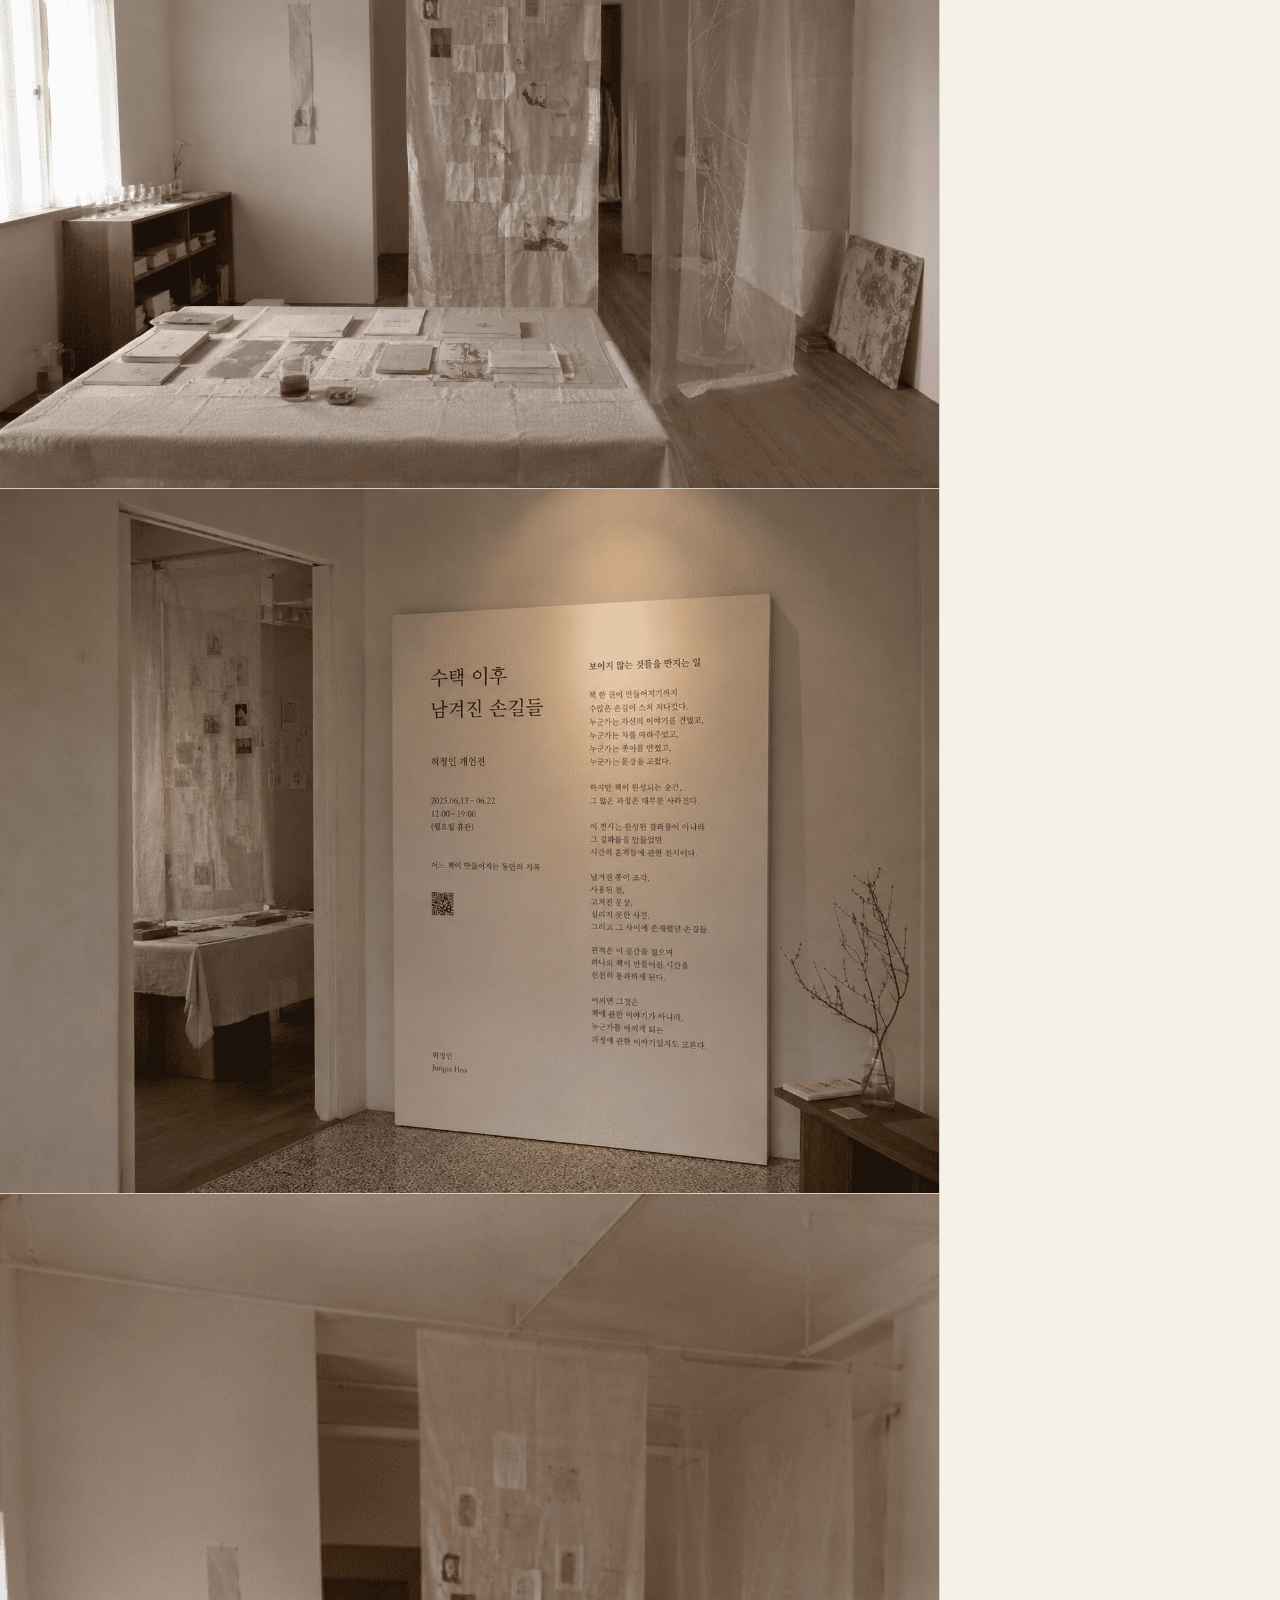
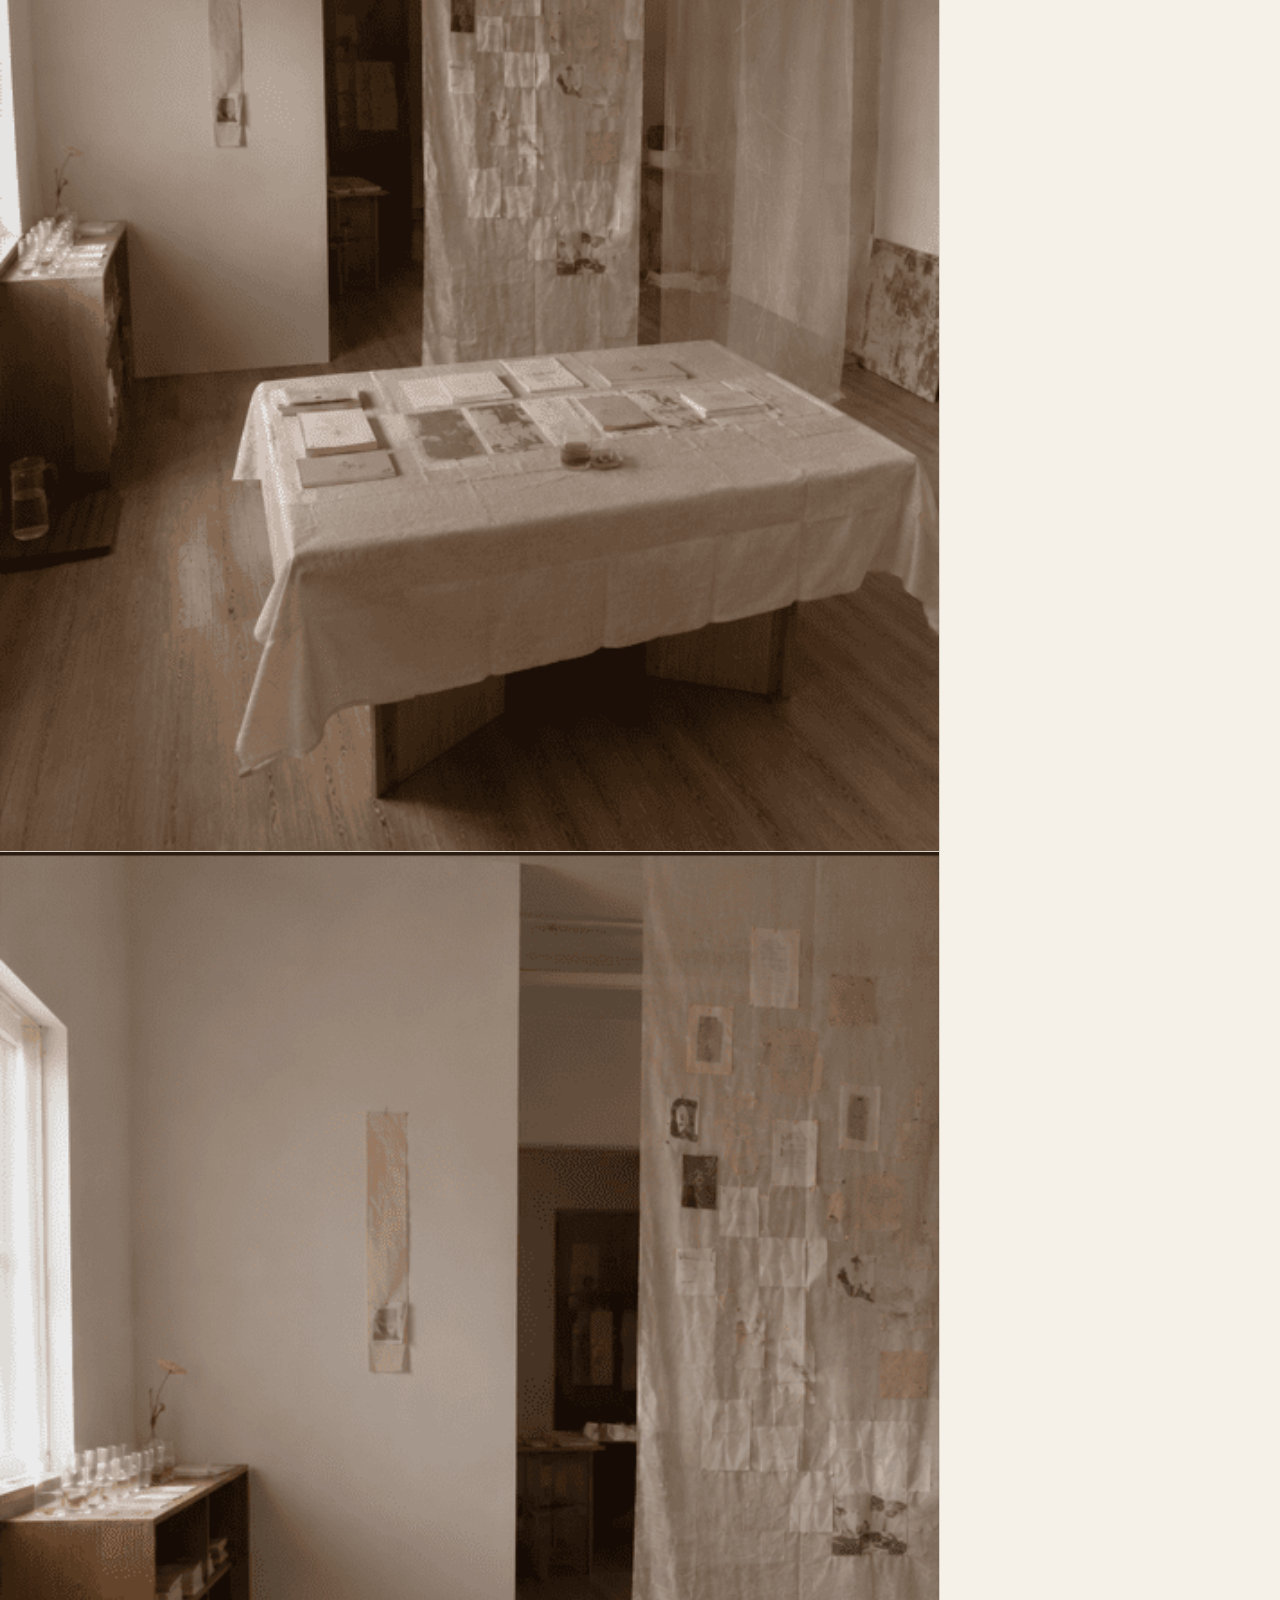
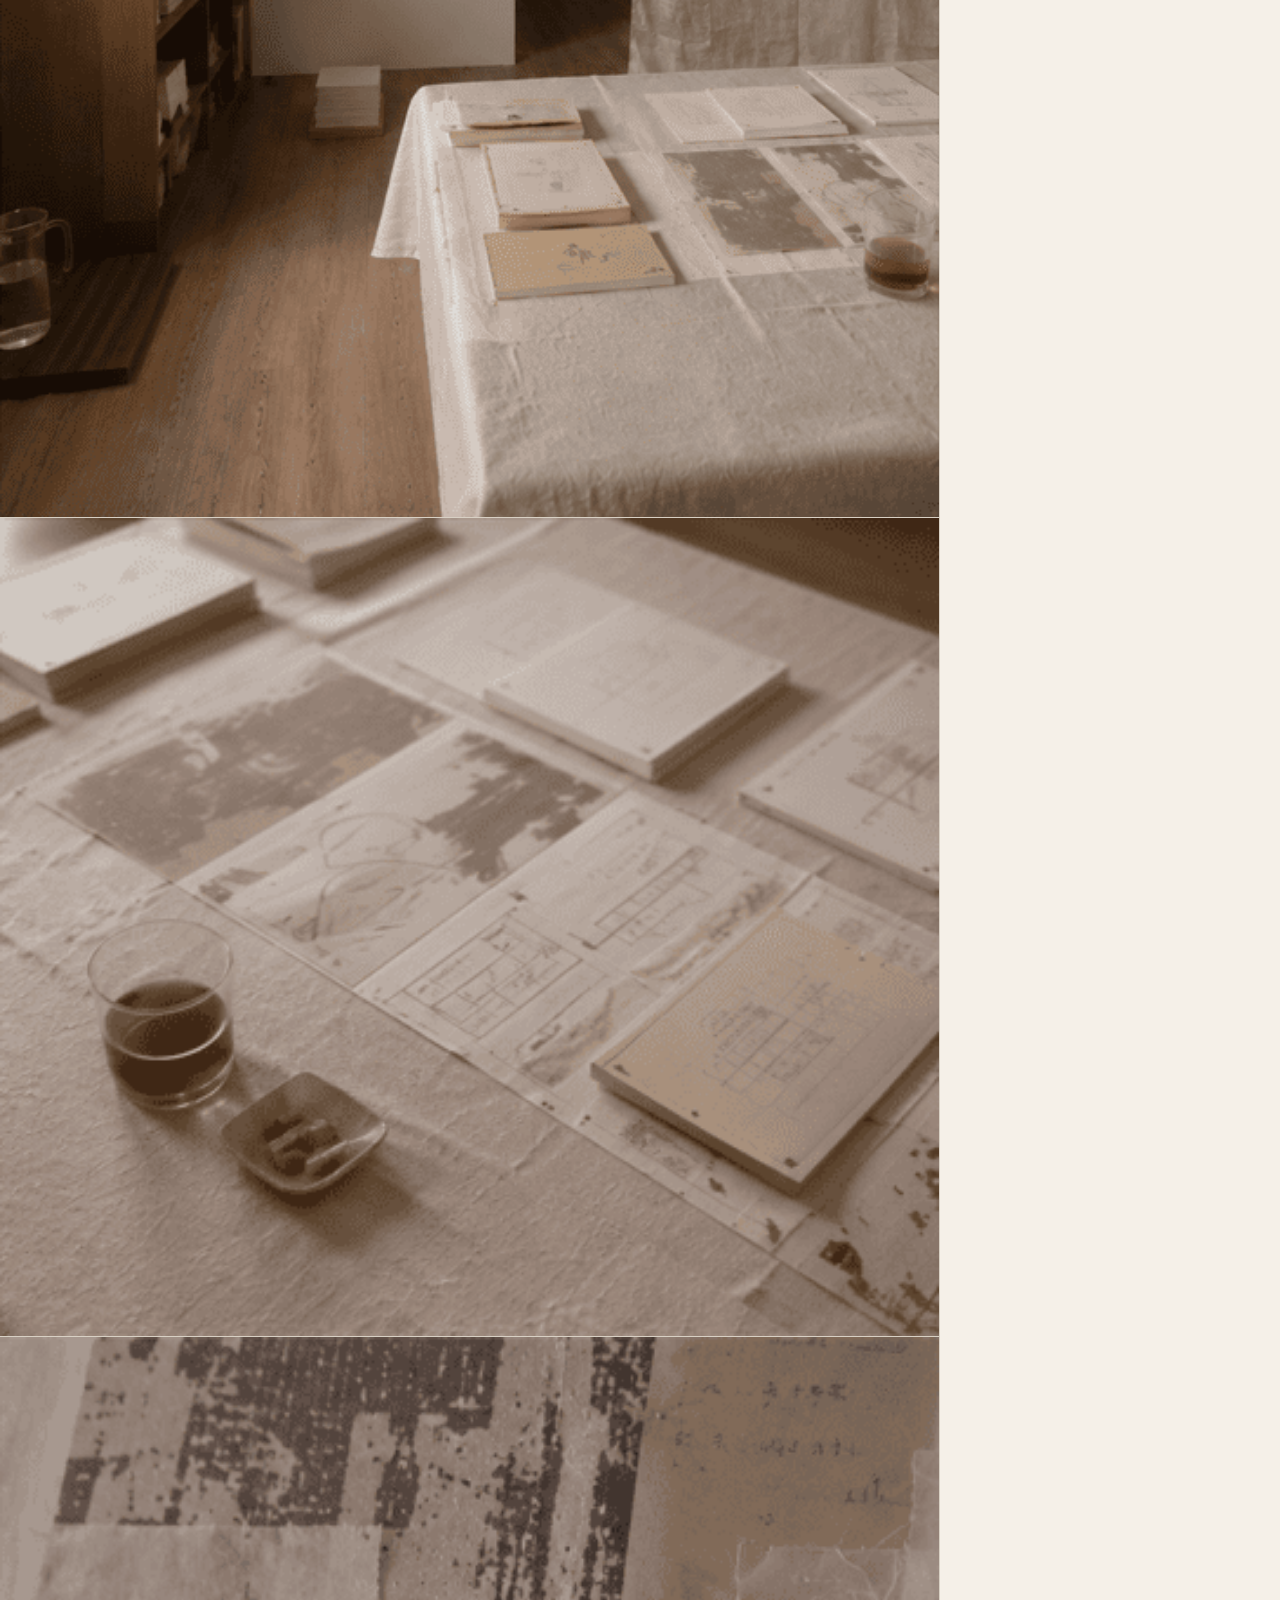
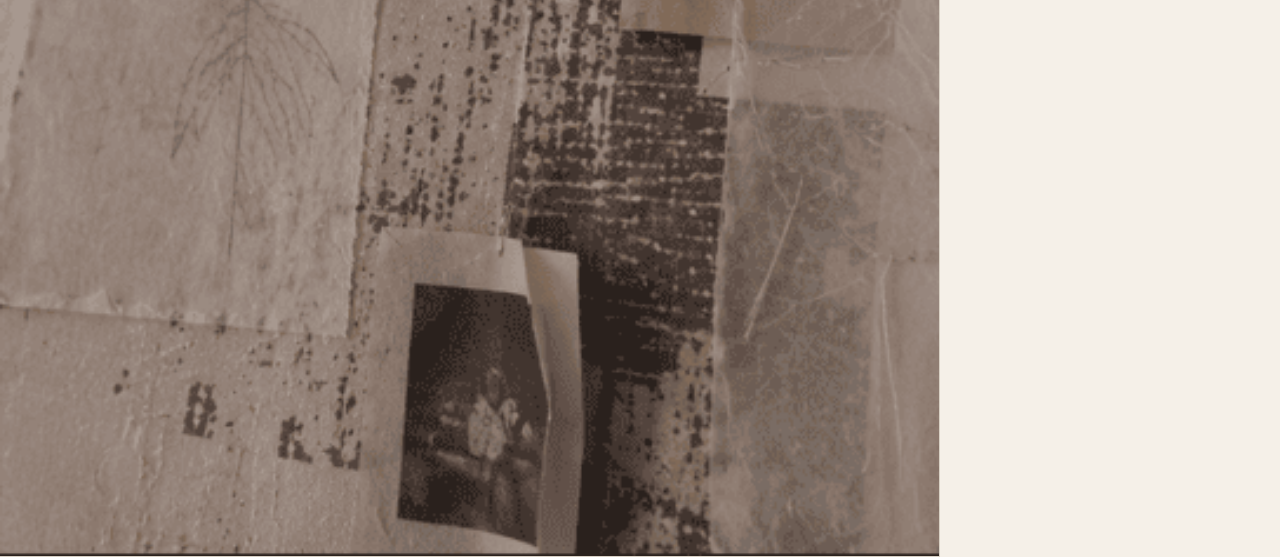
==== commit c147f8ba: "Update exhibition.html" ====
--- a/exhibition.html
+++ b/exhibition.html
@@ -76,12 +76,31 @@
       </div>
 
       <div class="text-closing">
-        아카이브 설치 전시 + 감각 경험 전시<br>
-      
+        아카이브 설치 전시 + 감각 경험 전시
       </div>
 
     </div>
   </div>
 
+  <script>
+    const prints = [
+      `<svg xmlns="http://www.w3.org/2000/svg" width="48" height="60" viewBox="0 0 48 60"><ellipse cx="24" cy="30" rx="10" ry="13" fill="none" stroke="#a89880" stroke-width="1.2"/><ellipse cx="24" cy="30" rx="14" ry="17" fill="none" stroke="#a89880" stroke-width="1"/><ellipse cx="24" cy="30" rx="18" ry="21" fill="none" stroke="#a89880" stroke-width="0.9"/><ellipse cx="24" cy="30" rx="21" ry="25" fill="none" stroke="#a89880" stroke-width="0.8"/><path d="M14 18 Q24 10 34 18" fill="none" stroke="#a89880" stroke-width="0.8"/></svg>`,
+      `<svg xmlns="http://www.w3.org/2000/svg" width="48" height="60" viewBox="0 0 48 60"><ellipse cx="24" cy="32" rx="9" ry="12" fill="none" stroke="#a89880" stroke-width="1.2"/><ellipse cx="24" cy="32" rx="13" ry="16" fill="none" stroke="#a89880" stroke-width="1"/><ellipse cx="24" cy="31" rx="17" ry="20" fill="none" stroke="#a89880" stroke-width="0.9"/><ellipse cx="24" cy="30" rx="20" ry="24" fill="none" stroke="#a89880" stroke-width="0.8"/><path d="M16 20 Q24 13 32 20" fill="none" stroke="#a89880" stroke-width="0.8"/><path d="M12 26 Q24 8 36 26" fill="none" stroke="#a89880" stroke-width="0.7"/></svg>`,
+      `<svg xmlns="http://www.w3.org/2000/svg" width="48" height="60" viewBox="0 0 48 60"><ellipse cx="24" cy="30" rx="8" ry="11" fill="none" stroke="#a89880" stroke-width="1.2"/><ellipse cx="24" cy="30" rx="12" ry="15" fill="none" stroke="#a89880" stroke-width="1"/><ellipse cx="23" cy="30" rx="16" ry="19" fill="none" stroke="#a89880" stroke-width="0.9"/><ellipse cx="23" cy="29" rx="20" ry="23" fill="none" stroke="#a89880" stroke-width="0.8"/><path d="M15 19 Q24 11 33 19" fill="none" stroke="#a89880" stroke-width="0.8"/></svg>`,
+      `<svg xmlns="http://www.w3.org/2000/svg" width="48" height="60" viewBox="0 0 48 60"><ellipse cx="24" cy="31" rx="10" ry="12" fill="none" stroke="#a89880" stroke-width="1.2"/><ellipse cx="24" cy="31" rx="14" ry="16" fill="none" stroke="#a89880" stroke-width="1"/><ellipse cx="24" cy="30" rx="17" ry="20" fill="none" stroke="#a89880" stroke-width="0.9"/><ellipse cx="24" cy="30" rx="21" ry="24" fill="none" stroke="#a89880" stroke-width="0.8"/><path d="M13 22 Q24 12 35 22" fill="none" stroke="#a89880" stroke-width="0.75"/><path d="M11 28 Q24 9 37 28" fill="none" stroke="#a89880" stroke-width="0.65"/></svg>`
+    ];
+
+    document.addEventListener('click', function(e) {
+      const el = document.createElement('div');
+      el.className = 'fingerprint';
+      el.innerHTML = prints[Math.floor(Math.random() * prints.length)];
+      const rotate = Math.random() * 360;
+      el.style.left = e.clientX + 'px';
+      el.style.top = e.clientY + 'px';
+      el.style.transform = 'translate(-50%, -50%) rotate(' + rotate + 'deg)';
+      document.body.appendChild(el);
+      setTimeout(() => el.remove(), 3000);
+    });
+  </script>
 </body>
 </html>
--- a/style.css
+++ b/style.css
@@ -3,9 +3,9 @@
 
 /* ─── tokens ─────────────────────────────────────── */
 :root {
-  --bg: #0e0e0e;
-  --fg: #f0ede8;
-  --fg-dim: #888;
+  --bg: #f5f0e8;
+  --fg: #1a1a1a;
+  --fg-dim: #999;
   --font-sans: 'Noto Sans KR', sans-serif;
   --font-serif: 'Noto Serif KR', serif;
 }
@@ -37,7 +37,7 @@
   justify-content: space-between;
   padding: 1.25rem 2rem;
   background: var(--bg);
-  border-bottom: 1px solid #1e1e1e;
+  border-bottom: 1px solid #d8d0c4;
   font-size: 0.75rem;
   letter-spacing: 0.08em;
 }
@@ -71,24 +71,23 @@
 
 /* ─── image column (left) ─────────────────────────── */
 .col-images {
-  border-right: 1px solid #1e1e1e;
+  border-right: 1px solid #d8d0c4;
 }
 
 .img-block {
   width: 100%;
-  aspect-ratio: 4/3;
-  background: #181818;
-  overflow: hidden;
-  border-bottom: 1px solid #1e1e1e;
+  background: #ede8df;
+  border-bottom: 1px solid #d8d0c4;
   display: flex;
   align-items: center;
   justify-content: center;
+  /* 이미지 없을 때 최소 높이 */
+  min-height: 3rem;
 }
 
 .img-block img {
   width: 100%;
-  height: 100%;
-  object-fit: cover;
+  height: auto;
   display: block;
 }
 
@@ -166,15 +165,28 @@
   color: var(--fg-dim);
   line-height: 1.8;
   padding-top: 1rem;
-  border-top: 1px solid #1e1e1e;
-}
-
-/* ─── exhibition placeholder ─────────────────────── */
+  border-top: 1px solid #d8d0c4; ─────────────────────── */
 .empty-state {
   padding: 6rem 2rem;
   color: var(--fg-dim);
   font-size: 0.75rem;
   letter-spacing: 0.08em;
+}
+
+/* ─── fingerprint ────────────────────────────────── */
+.fingerprint {
+  position: fixed;
+  pointer-events: none;
+  z-index: 9999;
+  transform: translate(-50%, -50%);
+  opacity: 0.35;
+  animation: fp-fade 3s ease-out forwards;
+}
+
+@keyframes fp-fade {
+  0%   { opacity: 0.35; }
+  70%  { opacity: 0.35; }
+  100% { opacity: 0; }
 }
 
 /* ─── responsive ──────────────────────────────────── */
@@ -187,7 +199,7 @@
     position: static;
     height: auto;
     padding: 2rem 1.5rem 3rem;
-    border-top: 1px solid #1e1e1e;
+    border-top: 1px solid #d8d0c4;
   }
 
   .site-nav {
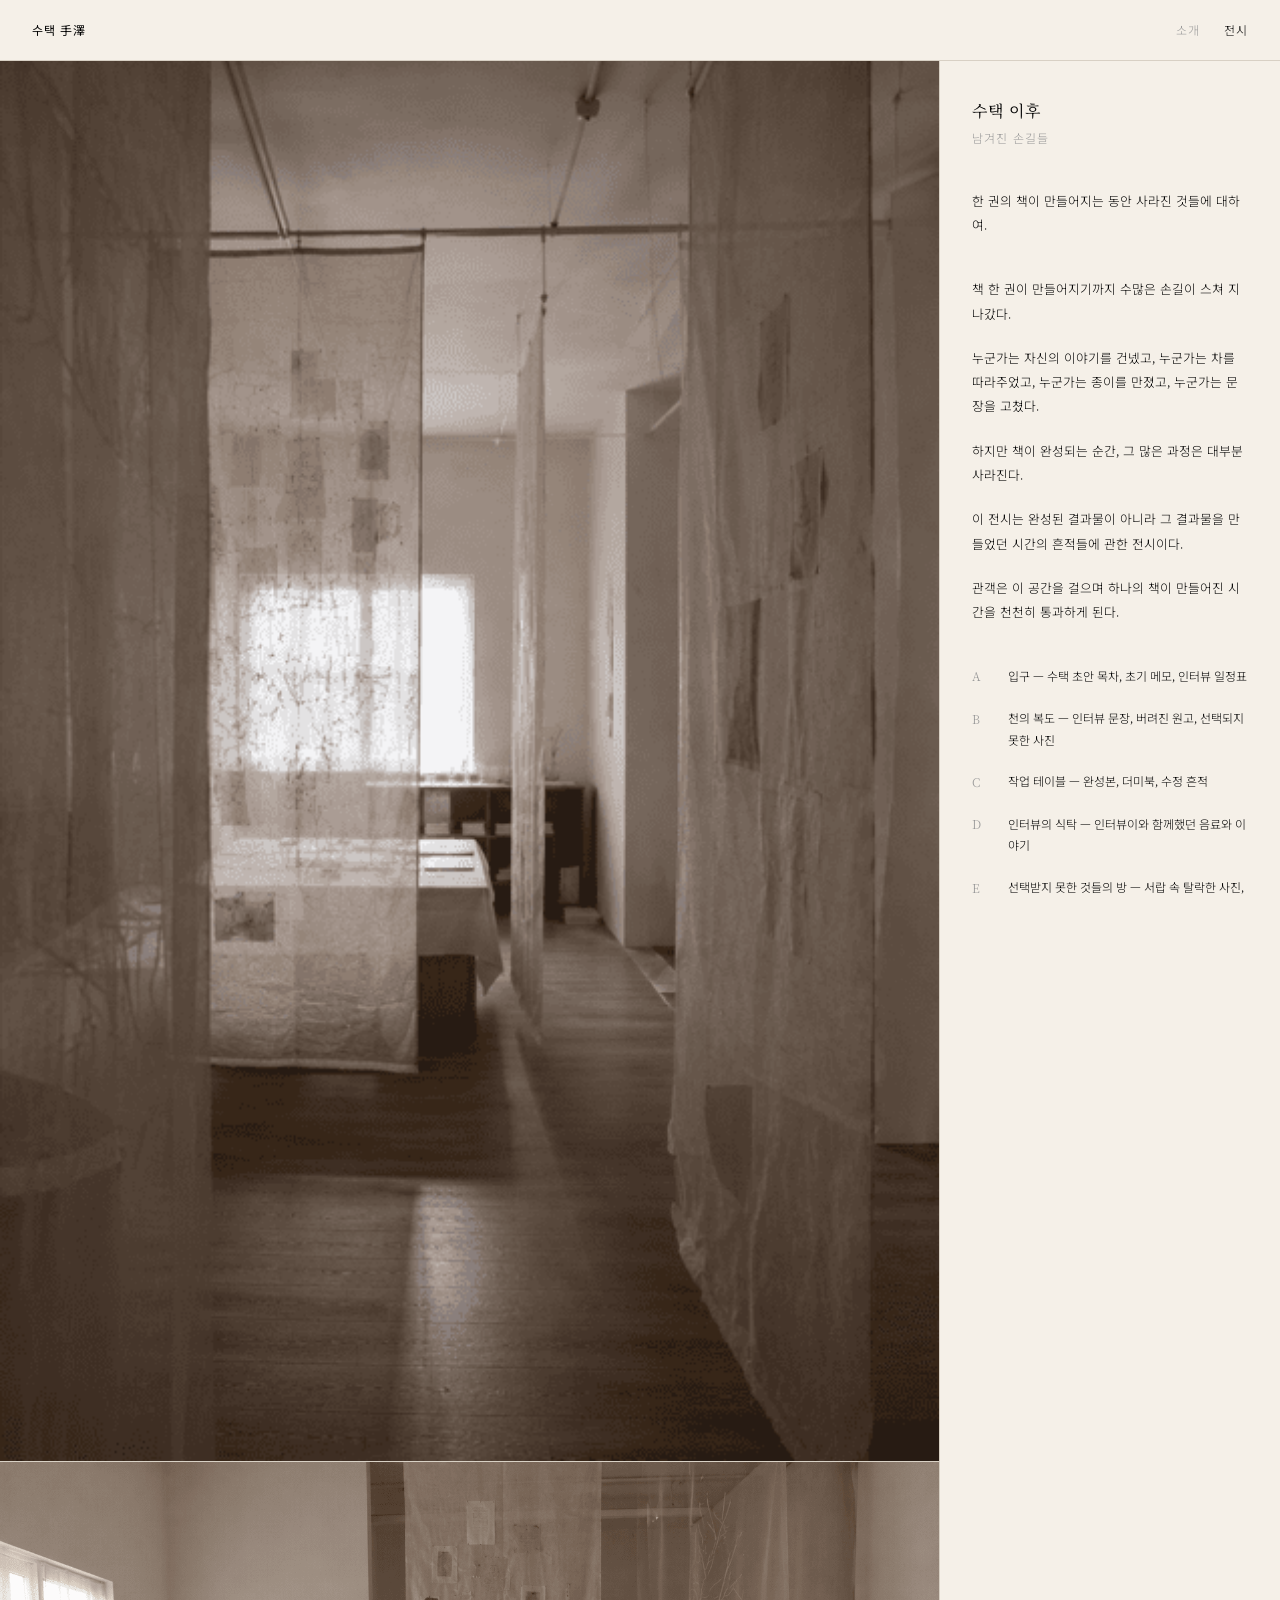
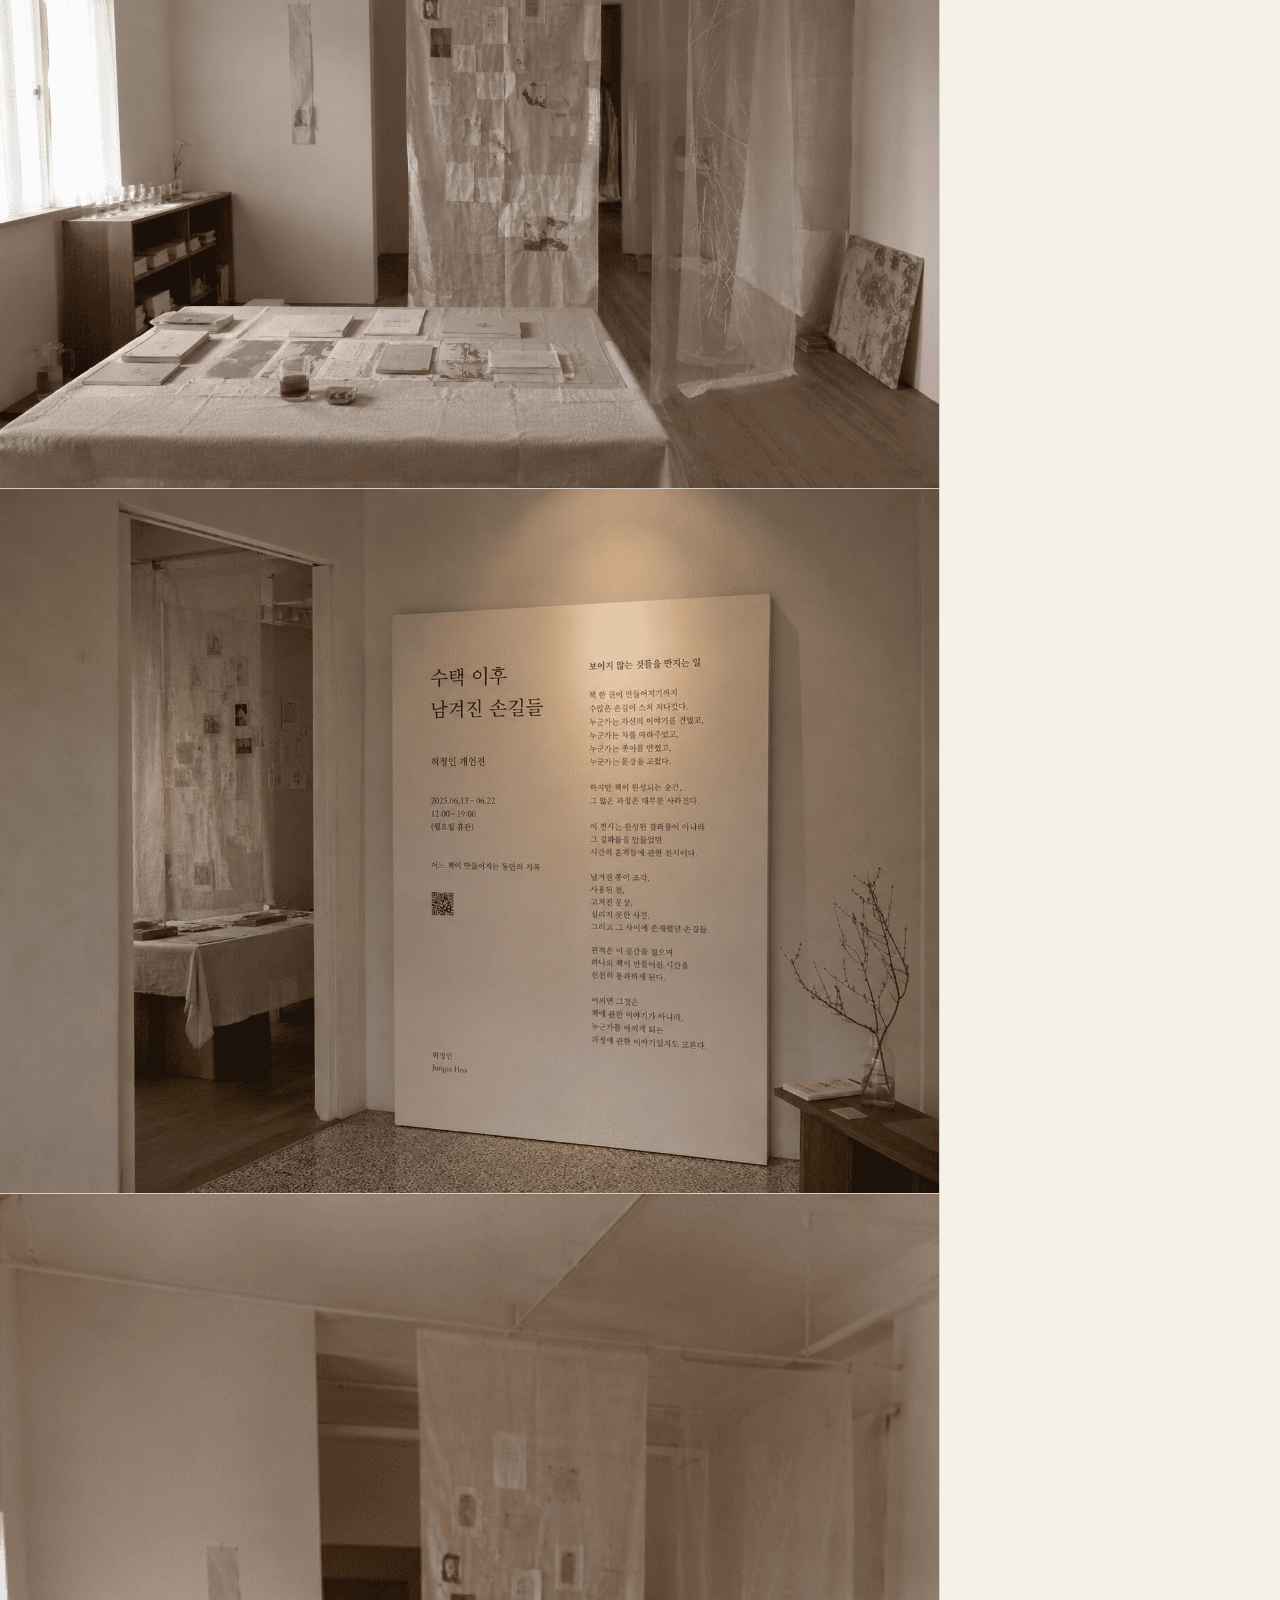
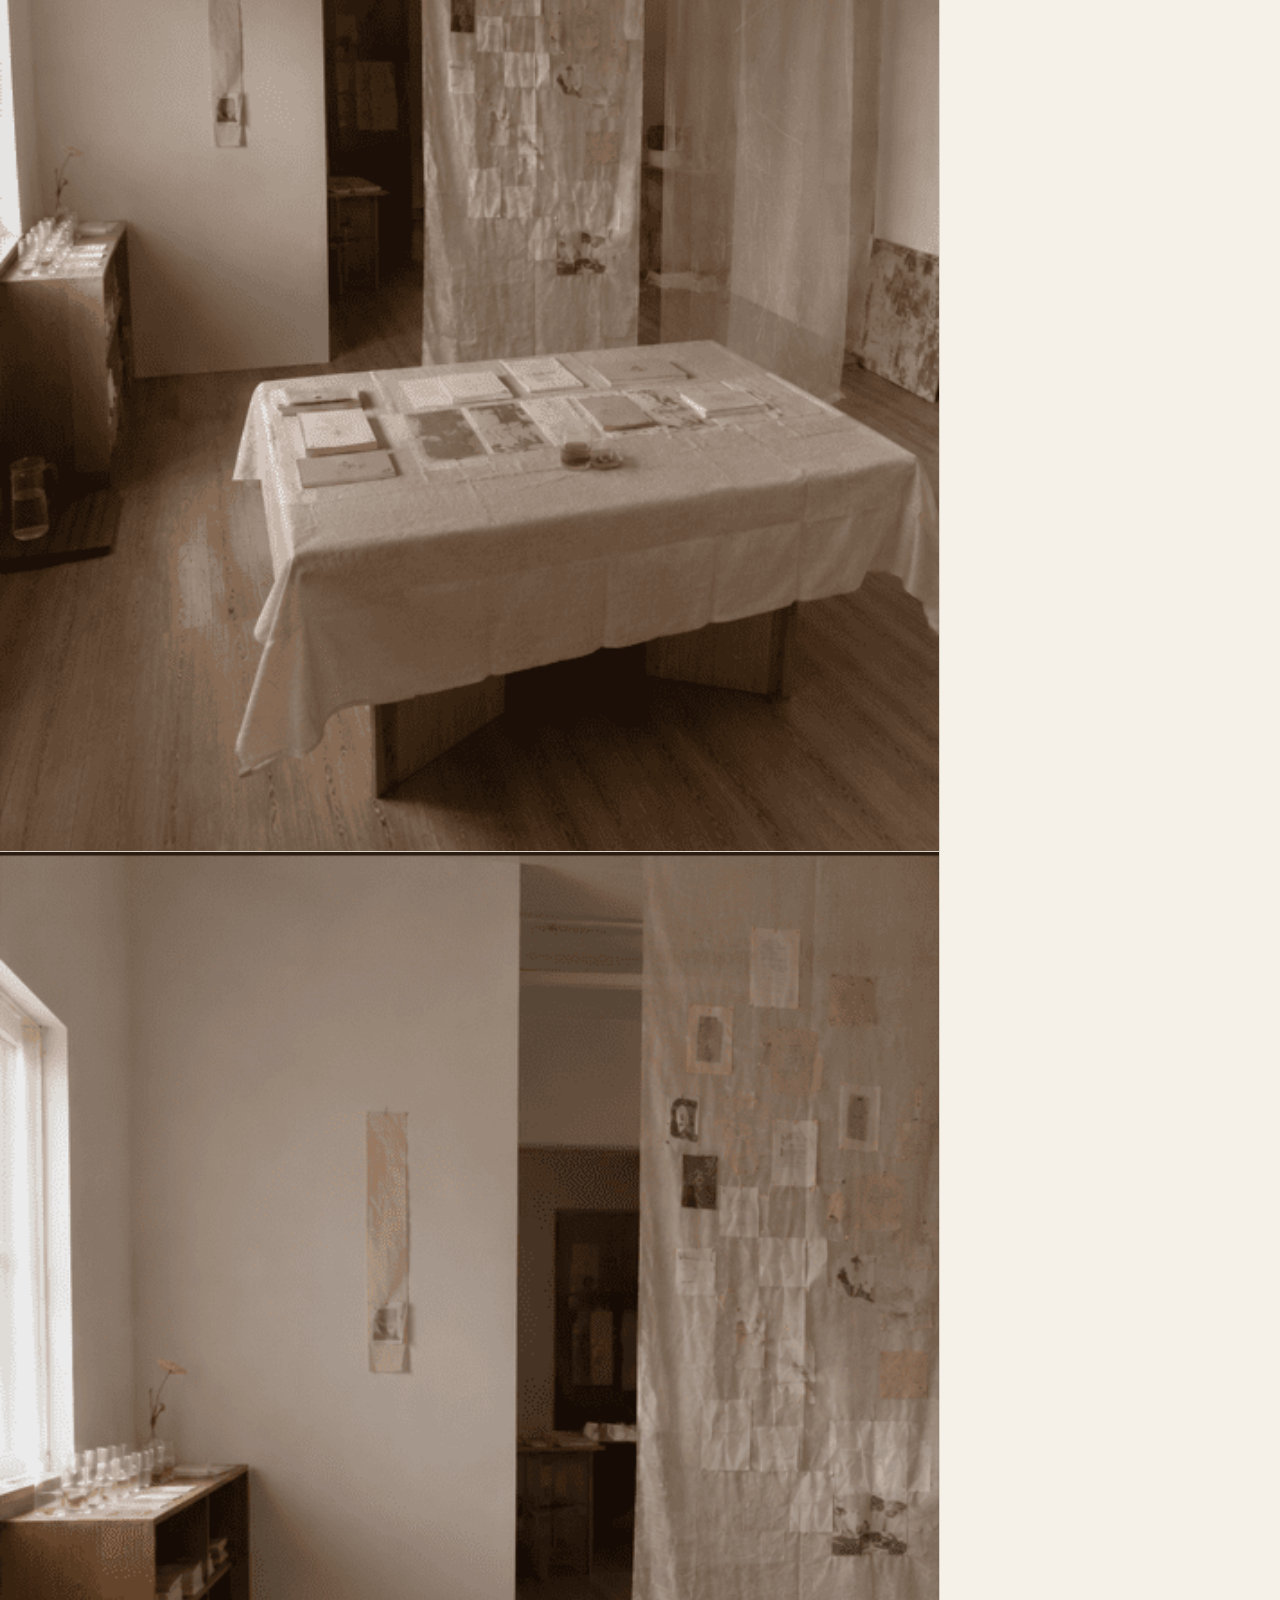
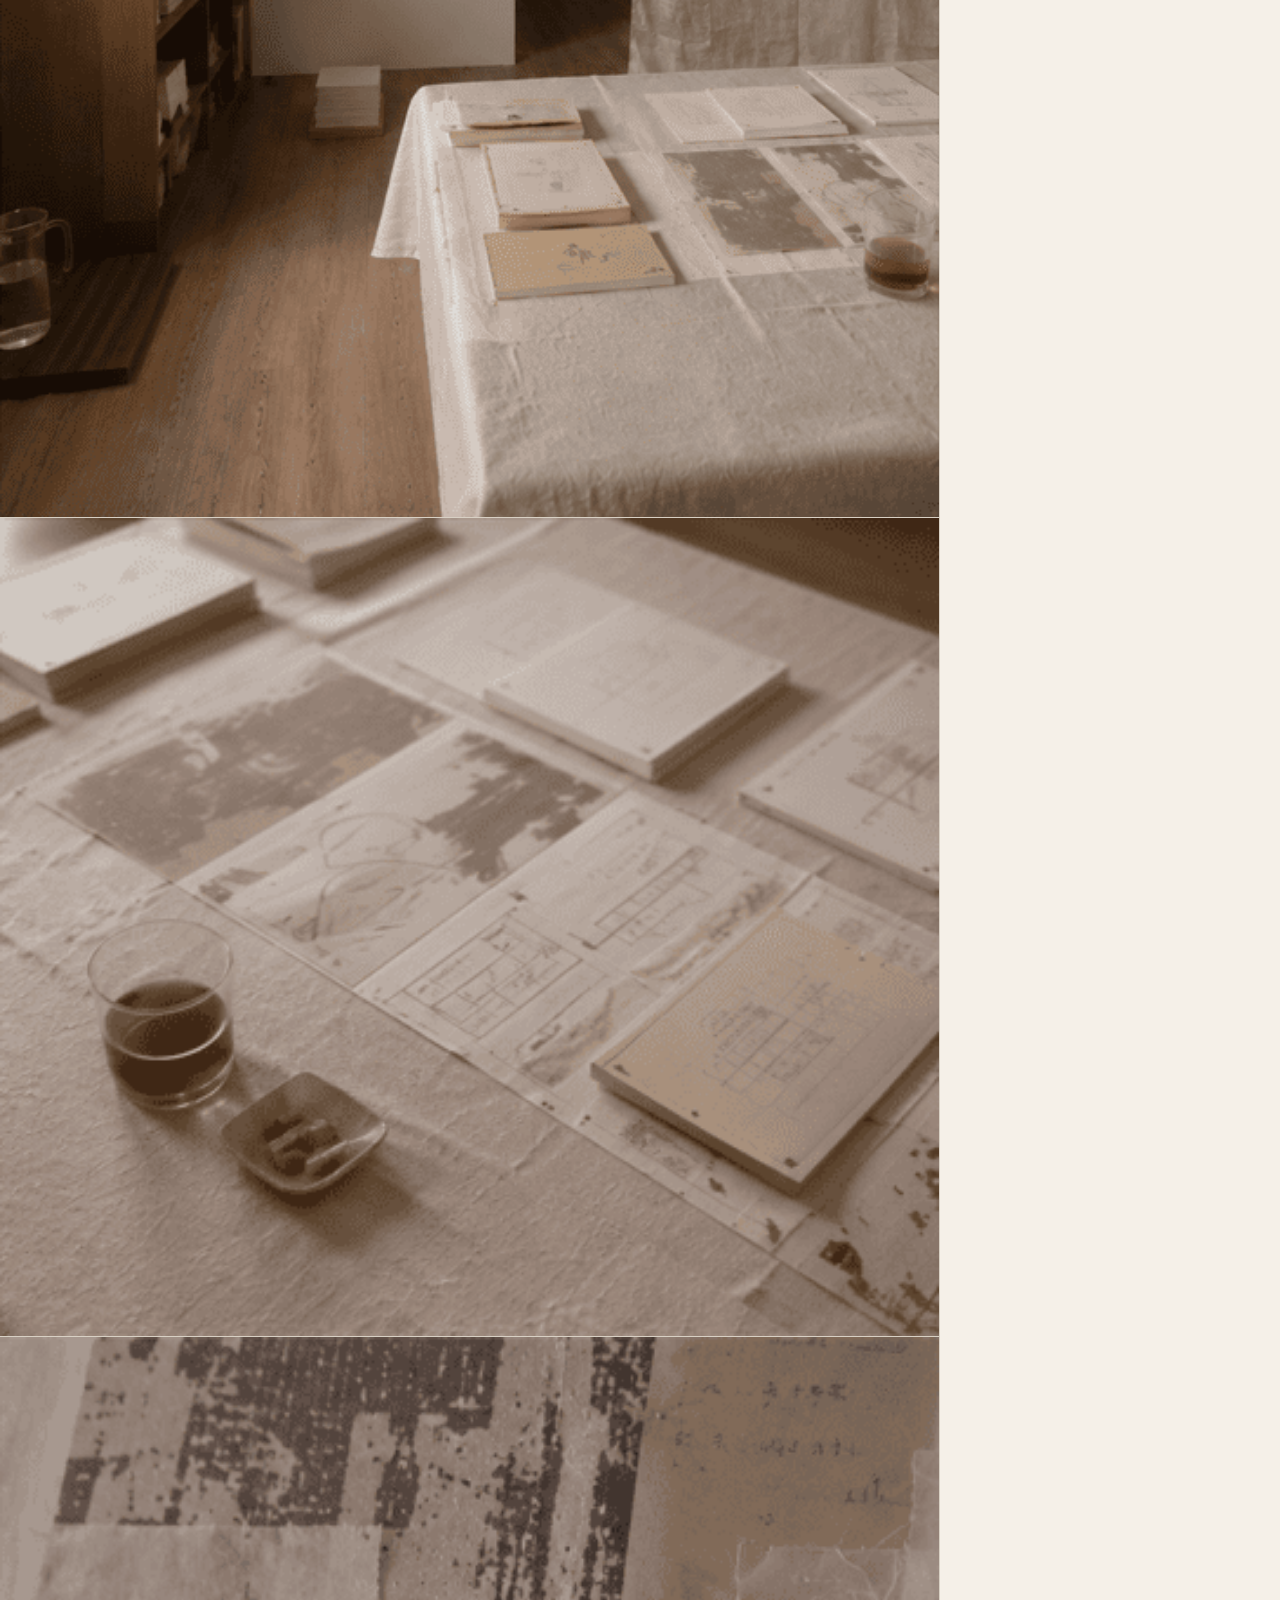
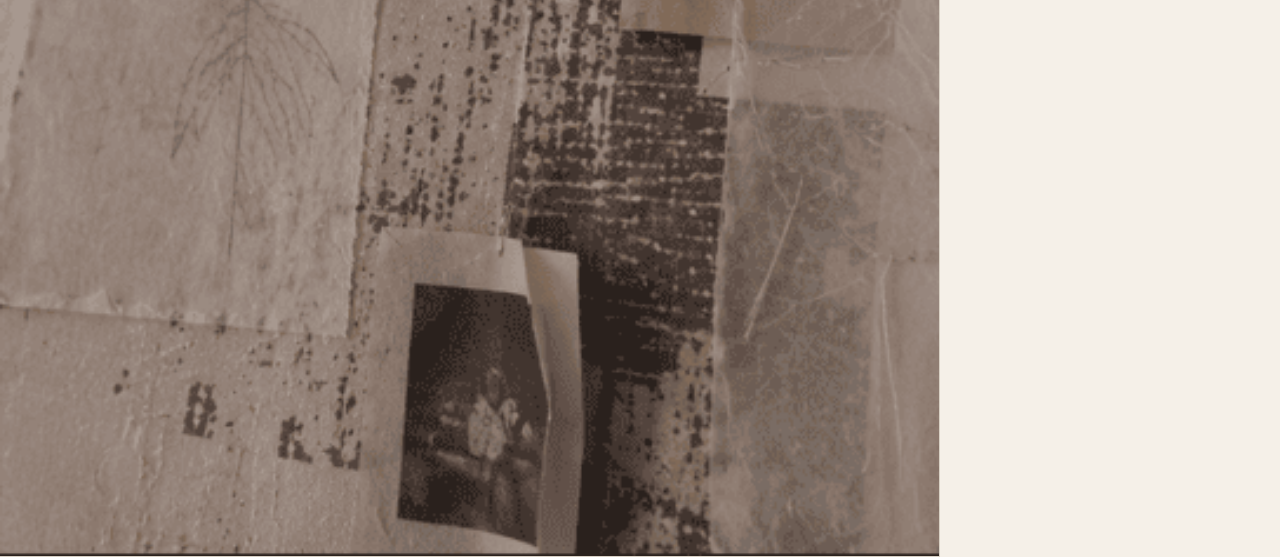
==== commit 55b63144: "Update exhibition.html" ====
--- a/exhibition.html
+++ b/exhibition.html
@@ -95,8 +95,8 @@
       el.className = 'fingerprint';
       el.innerHTML = prints[Math.floor(Math.random() * prints.length)];
       const rotate = Math.random() * 360;
-      el.style.left = e.clientX + 'px';
-      el.style.top = e.clientY + 'px';
+      el.style.left = (e.pageX) + 'px';
+      el.style.top = (e.pageY) + 'px';
       el.style.transform = 'translate(-50%, -50%) rotate(' + rotate + 'deg)';
       document.body.appendChild(el);
       setTimeout(() => el.remove(), 3000);
--- a/style.css
+++ b/style.css
@@ -4,7 +4,7 @@
 /* ─── tokens ─────────────────────────────────────── */
 :root {
   --bg: #f5f0e8;
-  --fg: #1a1a1a;
+  --fg: #000000;
   --fg-dim: #999;
   --font-sans: 'Noto Sans KR', sans-serif;
   --font-serif: 'Noto Serif KR', serif;
@@ -89,6 +89,7 @@
   width: 100%;
   height: auto;
   display: block;
+  pointer-events: none;
 }
 
 /* placeholder when no image */
@@ -129,7 +130,7 @@
 .text-body {
   font-size: 0.8rem;
   line-height: 1.9;
-  color: #c8c4be;
+  color: #000000;
 }
 
 .text-body p + p {
@@ -149,7 +150,7 @@
   gap: 0.75rem;
   font-size: 0.75rem;
   line-height: 1.8;
-  color: #c8c4be;
+  color: #000000;
 }
 
 .vol-num {
